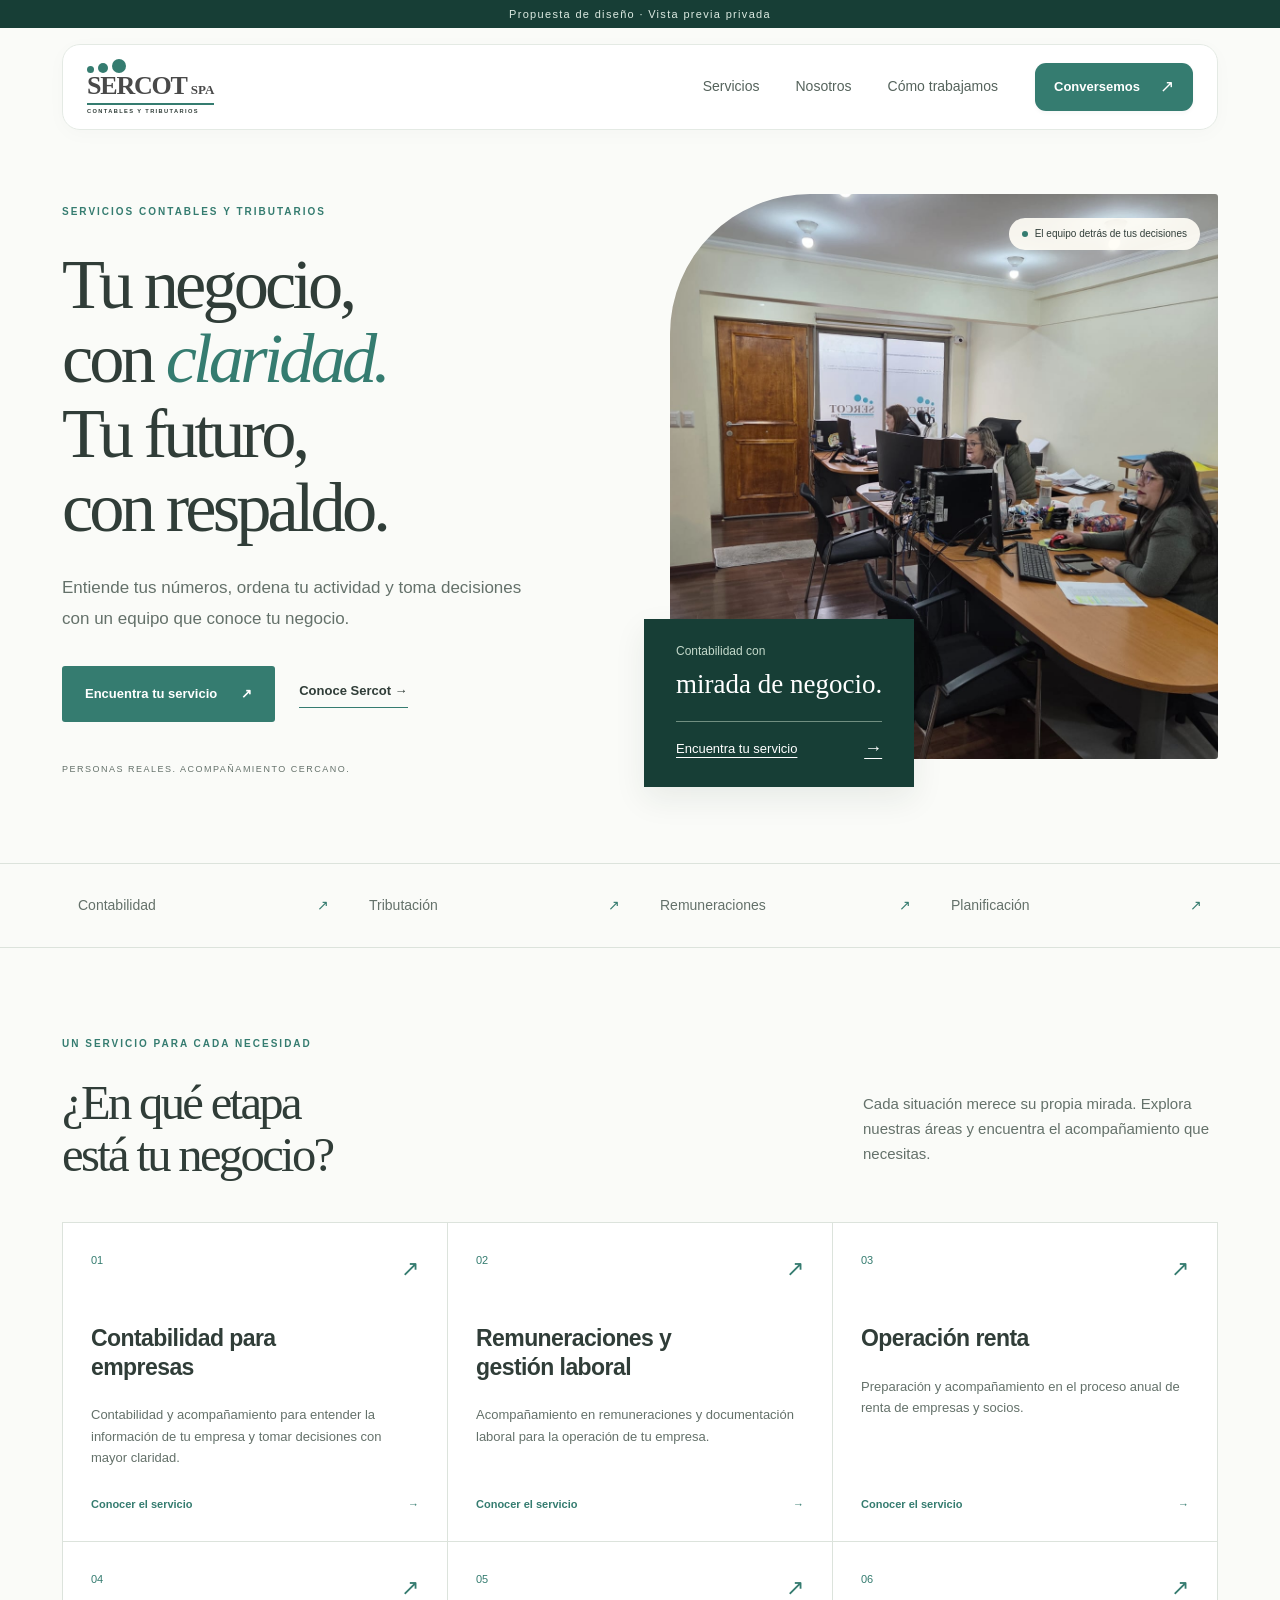
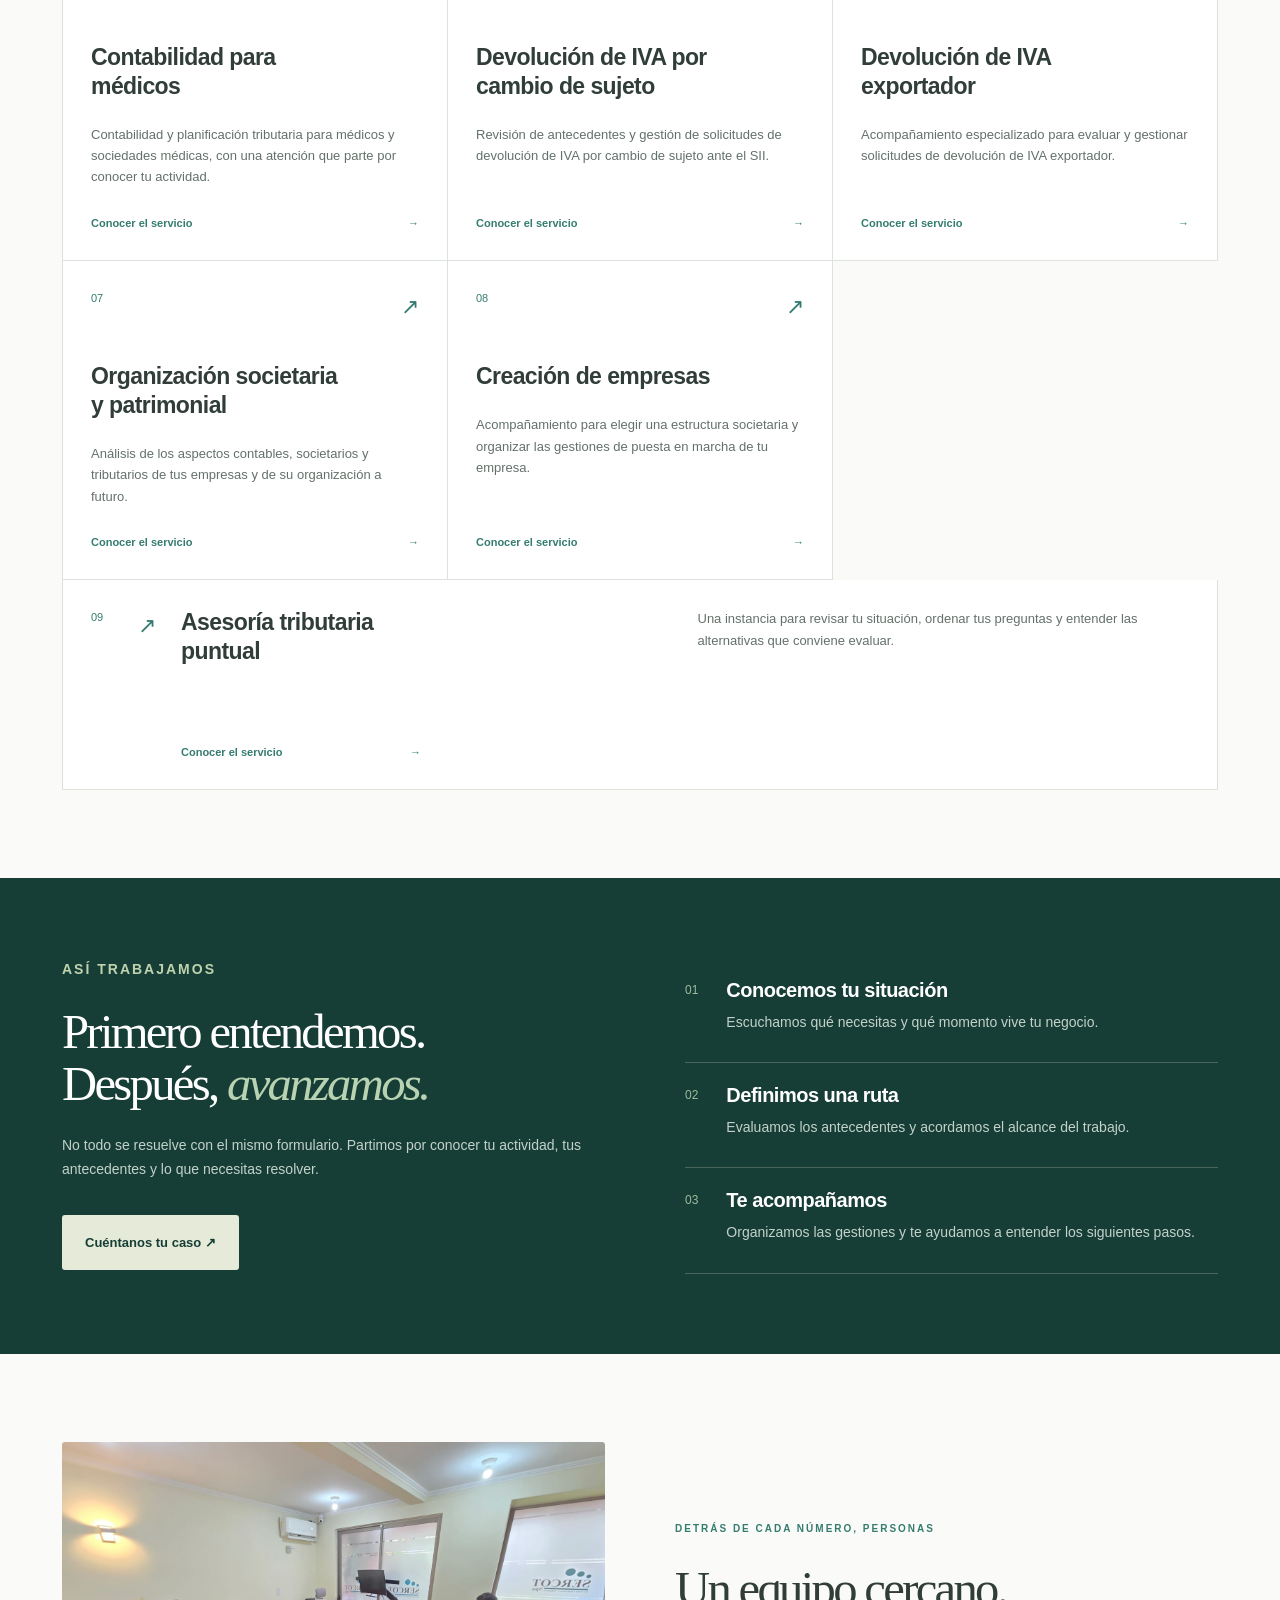
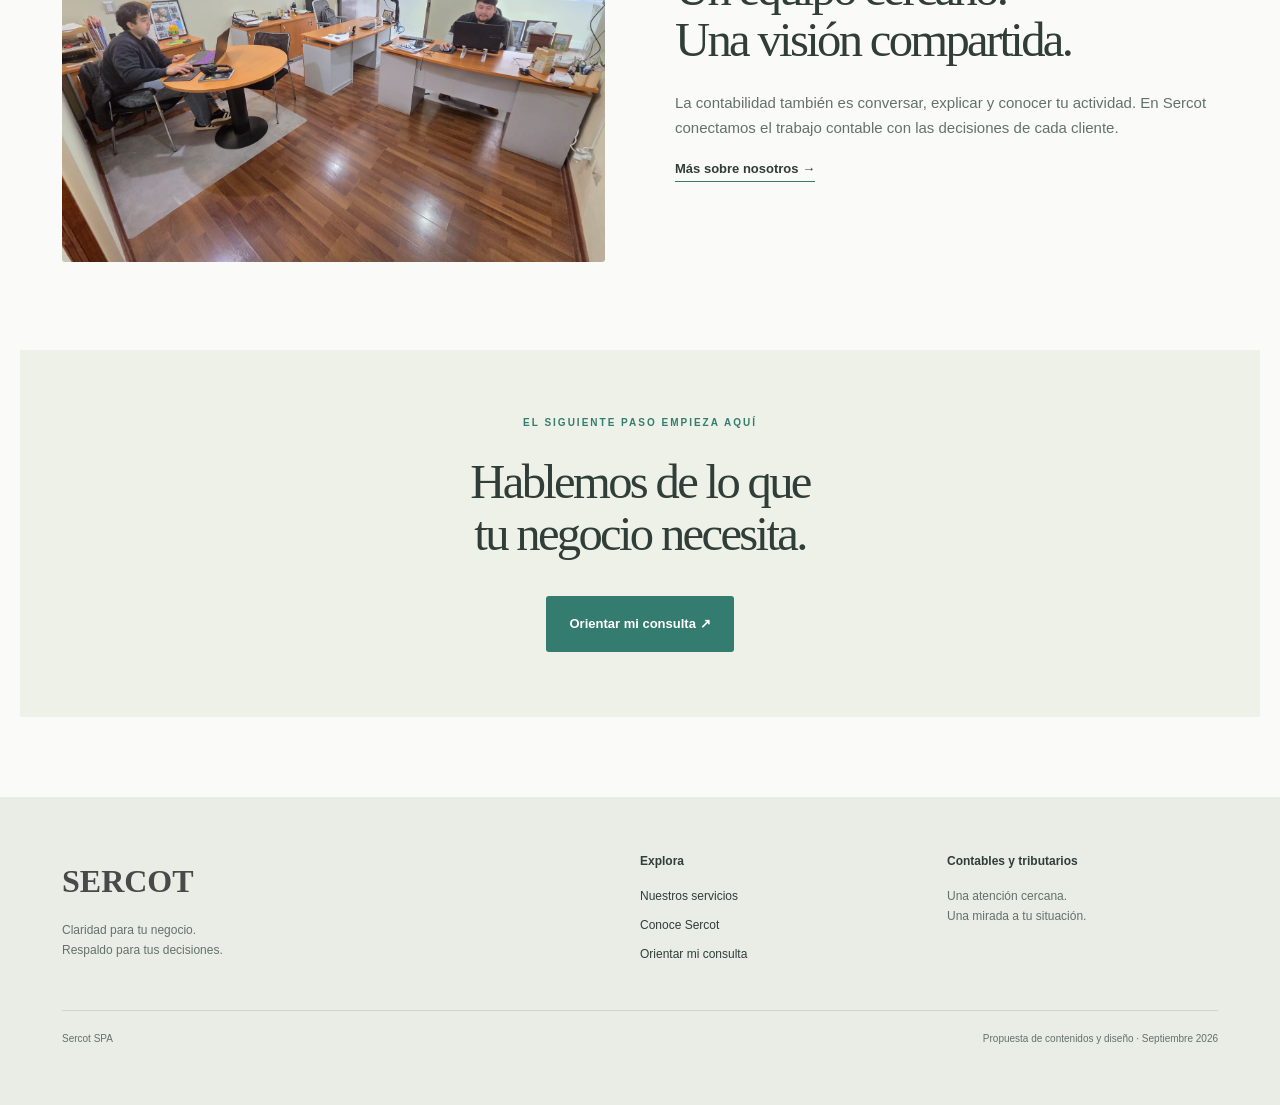
==== web/index.html @ 1aceff40 "Sitio Sercot SPA" ====
<!doctype html><html lang="es-CL"><head><meta charset="utf-8"><meta name="viewport" content="width=device-width,initial-scale=1"><meta name="robots" content="noindex,nofollow"><title>Servicios contables y tributarios | Sercot</title><meta name="description" content="Contabilidad, remuneraciones, renta, planificación societaria y devoluciones de IVA. Conoce los servicios de Sercot."><meta name="theme-color" content="#357c70"><link rel="stylesheet" href="assets/style.css?v=12"><script src="assets/app.js?v=12" defer></script></head><body>
<a class="skip" href="#contenido">Saltar al contenido</a><div class="preview">Propuesta de diseño · Vista previa privada</div>
<header><a class="brand" href="index.html" aria-label="Sercot, inicio"><span class="brand-dots" aria-hidden="true"><i></i><i></i><i></i></span><strong>SERCOT<span>SPA</span></strong><small>CONTABLES Y TRIBUTARIOS</small></a><button class="menu-toggle" aria-expanded="false" aria-controls="navigation">Menú <span>☰</span></button><nav id="navigation" aria-label="Navegación principal"><a href="servicios/index.html">Servicios</a><a href="nosotros.html">Nosotros</a><a href="index.html#como-trabajamos">Cómo trabajamos</a><a class="button small" href="contacto.html">Conversemos <span aria-hidden="true">↗</span></a></nav></header>
<main id="contenido"><section class="hero wrap"><div class="hero-copy"><p class="eyebrow">SERVICIOS CONTABLES Y TRIBUTARIOS</p><h1>Tu negocio,<br>con <em>claridad.</em><br>Tu futuro,<br>con respaldo.</h1><p class="lead">Entiende tus números, ordena tu actividad y toma decisiones con un equipo que conoce tu negocio.</p><div class="actions"><a class="button" href="servicios/index.html">Encuentra tu servicio <span>↗</span></a><a class="text-link" href="nosotros.html">Conoce Sercot →</a></div><p class="hero-foot">PERSONAS REALES. ACOMPAÑAMIENTO CERCANO.</p></div><div class="hero-visual"><img src="assets/oficina.jpeg" alt="Espacio de trabajo del equipo de Sercot" width="1200" height="1600" fetchpriority="high"><div class="image-label"><span class="dot"></span> El equipo detrás de tus decisiones</div><div class="visual-note"><span>Contabilidad con</span><strong>mirada de negocio.</strong><a class="visual-note-link" href="servicios/index.html">Encuentra tu servicio <span aria-hidden="true">→</span></a></div></div></section>
<nav class="value-strip" aria-label="Áreas de servicio"><a href="servicios/index.html#contabilidad">Contabilidad <span aria-hidden="true">↗</span></a><a href="servicios/index.html#tributacion">Tributación <span aria-hidden="true">↗</span></a><a href="servicios/index.html#remuneraciones">Remuneraciones <span aria-hidden="true">↗</span></a><a href="servicios/index.html#planificacion">Planificación <span aria-hidden="true">↗</span></a></nav>
<section class="wrap section" id="servicios"><div class="section-head"><div><p class="eyebrow">UN SERVICIO PARA CADA NECESIDAD</p><h2>¿En qué etapa<br>está tu negocio?</h2></div><p>Cada situación merece su propia mirada. Explora nuestras áreas y encuentra el acompañamiento que necesitas.</p></div><div class="service-grid"><a class="service-card" href="servicios/contabilidad-empresas.html"><span class="card-num">01 <span>↗</span></span><h3>Contabilidad para empresas</h3><p>Contabilidad y acompañamiento para entender la información de tu empresa y tomar decisiones con mayor claridad.</p><span class="card-link">Conocer el servicio <span>→</span></span></a><a class="service-card" href="servicios/remuneraciones.html"><span class="card-num">02 <span>↗</span></span><h3>Remuneraciones y gestión laboral</h3><p>Acompañamiento en remuneraciones y documentación laboral para la operación de tu empresa.</p><span class="card-link">Conocer el servicio <span>→</span></span></a><a class="service-card" href="servicios/operacion-renta.html"><span class="card-num">03 <span>↗</span></span><h3>Operación renta</h3><p>Preparación y acompañamiento en el proceso anual de renta de empresas y socios.</p><span class="card-link">Conocer el servicio <span>→</span></span></a><a class="service-card" href="servicios/contabilidad-medicos.html"><span class="card-num">04 <span>↗</span></span><h3>Contabilidad para médicos</h3><p>Contabilidad y planificación tributaria para médicos y sociedades médicas, con una atención que parte por conocer tu actividad.</p><span class="card-link">Conocer el servicio <span>→</span></span></a><a class="service-card" href="servicios/devolucion-iva-cambio-sujeto.html"><span class="card-num">05 <span>↗</span></span><h3>Devolución de IVA por cambio de sujeto</h3><p>Revisión de antecedentes y gestión de solicitudes de devolución de IVA por cambio de sujeto ante el SII.</p><span class="card-link">Conocer el servicio <span>→</span></span></a><a class="service-card" href="servicios/devolucion-iva-exportador.html"><span class="card-num">06 <span>↗</span></span><h3>Devolución de IVA exportador</h3><p>Acompañamiento especializado para evaluar y gestionar solicitudes de devolución de IVA exportador.</p><span class="card-link">Conocer el servicio <span>→</span></span></a><a class="service-card" href="servicios/organizacion-societaria.html"><span class="card-num">07 <span>↗</span></span><h3>Organización societaria y patrimonial</h3><p>Análisis de los aspectos contables, societarios y tributarios de tus empresas y de su organización a futuro.</p><span class="card-link">Conocer el servicio <span>→</span></span></a><a class="service-card" href="servicios/creacion-empresas.html"><span class="card-num">08 <span>↗</span></span><h3>Creación de empresas</h3><p>Acompañamiento para elegir una estructura societaria y organizar las gestiones de puesta en marcha de tu empresa.</p><span class="card-link">Conocer el servicio <span>→</span></span></a><a class="service-card" href="servicios/asesoria-tributaria.html"><span class="card-num">09 <span>↗</span></span><h3>Asesoría tributaria puntual</h3><p>Una instancia para revisar tu situación, ordenar tus preguntas y entender las alternativas que conviene evaluar.</p><span class="card-link">Conocer el servicio <span>→</span></span></a></div></section>
<section class="approach" id="como-trabajamos"><div class="wrap approach-grid"><div><p class="eyebrow">ASÍ TRABAJAMOS</p><h2>Primero entendemos.<br>Después, <em>avanzamos.</em></h2><p>No todo se resuelve con el mismo formulario. Partimos por conocer tu actividad, tus antecedentes y lo que necesitas resolver.</p><a class="button light" href="contacto.html">Cuéntanos tu caso ↗</a></div><ol class="steps"><li><span>01</span><div><h3>Conocemos tu situación</h3><p>Escuchamos qué necesitas y qué momento vive tu negocio.</p></div></li><li><span>02</span><div><h3>Definimos una ruta</h3><p>Evaluamos los antecedentes y acordamos el alcance del trabajo.</p></div></li><li><span>03</span><div><h3>Te acompañamos</h3><p>Organizamos las gestiones y te ayudamos a entender los siguientes pasos.</p></div></li></ol></div></section>
<section class="wrap section about-teaser"><img src="assets/equipo.jpeg" alt="Oficina y equipo de Sercot trabajando" width="1200" height="900" loading="lazy"><div><p class="eyebrow">DETRÁS DE CADA NÚMERO, PERSONAS</p><h2>Un equipo cercano.<br>Una visión compartida.</h2><p>La contabilidad también es conversar, explicar y conocer tu actividad. En Sercot conectamos el trabajo contable con las decisiones de cada cliente.</p><a class="text-link" href="nosotros.html">Más sobre nosotros →</a></div></section>
<section class="closing wrap"><p class="eyebrow">EL SIGUIENTE PASO EMPIEZA AQUÍ</p><h2>Hablemos de lo que<br>tu negocio necesita.</h2><a class="button" href="contacto.html">Orientar mi consulta ↗</a></section></main><footer><div><span class="footer-brand">SERCOT</span><p>Claridad para tu negocio.<br>Respaldo para tus decisiones.</p></div><div><h2>Explora</h2><a href="servicios/index.html">Nuestros servicios</a><a href="nosotros.html">Conoce Sercot</a><a href="contacto.html">Orientar mi consulta</a></div><div><h2>Contables y tributarios</h2><p>Una atención cercana.<br>Una mirada a tu situación.</p></div><div class="footer-bottom">Sercot SPA <span>Propuesta de contenidos y diseño · Septiembre 2026</span></div></footer></body></html>
---- web/assets/style.css ----
:root{--green:#357c70;--dark:#173e36;--ink:#303d38;--gray:#494949;--cream:#f6f5ef;--line:#dce3dc;--muted:#64716a}*{box-sizing:border-box}html{scroll-behavior:smooth;scroll-padding-top:110px}body{margin:0;background:#fafbf8;color:var(--ink);font-family:Arial,Helvetica,sans-serif;font-size:16px;line-height:1.65}a{color:inherit;text-decoration:none}button,select{font:inherit}button,a,select,summary{touch-action:manipulation}a:focus-visible,button:focus-visible,summary:focus-visible,select:focus-visible{outline:3px solid #b68b3e;outline-offset:5px}img{display:block;max-width:100%;object-fit:cover}h1,h2,h3,p{margin-top:0}h1,h2{font-family:Georgia,'Times New Roman',serif;font-weight:400;letter-spacing:-.055em;line-height:1.06}h1{font-size:clamp(44px,5.5vw,79px);margin-bottom:28px}h2{font-size:clamp(35px,3.8vw,54px);margin-bottom:24px}h3{font-size:23px;letter-spacing:-.025em;line-height:1.25}em{font-weight:400;color:var(--green)}.wrap{max-width:1240px;margin:auto;padding-left:42px;padding-right:42px}.preview{background:var(--dark);color:#dceae2;font-size:11px;text-align:center;padding:5px;letter-spacing:.12em}.skip{position:absolute;top:-100px;left:20px;background:white;padding:16px;z-index:20}.skip:focus{top:10px}header{max-width:1360px;margin:auto;display:flex;align-items:center;justify-content:space-between;gap:24px;padding:24px 52px;border-bottom:1px solid var(--line)}.brand{display:block;position:relative;padding-top:18px;line-height:1}.brand strong{font-family:Georgia,serif;color:var(--gray);font-size:32px;letter-spacing:-1.5px}.brand strong span{font-size:16px;letter-spacing:0;margin-left:5px}.brand small{display:block;font-size:7px;font-weight:bold;letter-spacing:1.7px;margin-top:6px;border-top:3px solid var(--green);padding-top:5px}.brand-dots{position:absolute;top:0;display:flex;gap:5px;align-items:flex-end;height:17px}.brand-dots i{width:9px;height:9px;border-radius:50%;background:var(--green)}.brand-dots i:nth-child(2){width:13px;height:13px}.brand-dots i:nth-child(3){width:17px;height:17px}nav{display:flex;align-items:center;gap:32px;font-size:13px;font-weight:600}header nav>a:not(.button):hover,.text-link:hover{color:var(--green)}.button{display:inline-flex;align-items:center;justify-content:center;gap:24px;background:var(--green);color:white;border:1px solid transparent;border-radius:3px;padding:16px 22px;font-size:13px;font-weight:600;cursor:pointer;transition:background .2s,transform .2s}.button:hover{background:var(--dark);transform:translateY(-1px)}.button.small{padding:12px 18px}.menu-toggle{display:none}.hero{display:grid;grid-template-columns:1fr 1fr;gap:60px;padding-top:64px;padding-bottom:76px;align-items:center}.eyebrow{font-size:10px;font-weight:700;color:var(--green);letter-spacing:2px;margin-bottom:26px}.lead{font-size:17px;line-height:1.8;color:var(--muted);max-width:490px}.actions{display:flex;align-items:center;gap:24px;margin-top:32px}.text-link{font-size:13px;font-weight:700;border-bottom:1px solid var(--green);padding-bottom:5px}.hero-foot{font-size:9px;letter-spacing:1.5px;color:var(--muted);margin:40px 0 0}.hero-visual{position:relative;padding:0 0 28px 0}.hero-visual>img{width:100%;height:565px;border-radius:140px 3px 3px 3px;object-position:50% 50%;filter:saturate(.8)}.image-label{position:absolute;top:24px;right:18px;background:#fffdf6eb;padding:8px 13px;font-size:10px;border-radius:24px;display:flex;align-items:center;gap:7px}.dot{width:6px;height:6px;border-radius:50%;background:var(--green)}.visual-note{position:absolute;bottom:0;left:-26px;background:var(--dark);padding:23px 32px;color:white;box-shadow:0 12px 30px #18352c14;min-width:260px}.visual-note span{display:block;font-size:12px;color:#c4d9cb}.visual-note strong{font-family:Georgia,serif;font-size:27px;font-weight:400}.value-strip{border-top:1px solid var(--line);border-bottom:1px solid var(--line);display:flex;justify-content:space-evenly;gap:20px;padding:22px 30px;font-size:12px;color:var(--muted);letter-spacing:1px}.section{padding-top:88px;padding-bottom:88px}.section-head{display:flex;justify-content:space-between;align-items:end;margin-bottom:40px;gap:50px}.section-head>p{max-width:355px;color:var(--muted);font-size:15px}.section-head h2{margin-bottom:0}.service-grid{display:grid;grid-template-columns:repeat(3,1fr);border-left:1px solid var(--line);border-top:1px solid var(--line)}.service-card{padding:28px;border-right:1px solid var(--line);border-bottom:1px solid var(--line);display:flex;flex-direction:column;min-height:310px;background:#fff;transition:background .2s}.service-card:hover{background:#eef3ed}.card-num{display:flex;justify-content:space-between;color:var(--green);font-size:11px;margin-bottom:37px}.card-num>span{font-size:22px}.service-card h3{max-width:260px;font-size:23px}.service-card p{font-size:13px;color:var(--muted);margin-bottom:26px}.card-link{margin-top:auto;font-size:11px;font-weight:bold;color:var(--green);display:flex;justify-content:space-between}.approach{background:var(--dark);color:#fff;padding:80px 0}.approach-grid{display:grid;grid-template-columns:1fr 1fr;gap:90px}.approach .eyebrow{color:#bed3ad}.approach em{color:#b8d3b2}.approach p{color:#c2d2ca;font-size:14px}.approach .light{background:#e6ebd9;color:var(--dark);margin-top:20px}.steps{list-style:none;padding:0;margin:0}.steps li{display:flex;gap:28px;border-bottom:1px solid #48665b;padding:20px 0}.steps li>span{color:#9dba9d;font-size:12px;padding-top:3px}.steps h3{font-size:20px;margin-bottom:8px}.steps p{margin-bottom:8px}.about-teaser{display:grid;grid-template-columns:1fr 1fr;gap:70px;align-items:center}.about-teaser img{height:420px;width:100%;border-radius:3px}.about-teaser p:not(.eyebrow){color:var(--muted);font-size:15px}.closing{text-align:center;background:#edf1e7;padding-top:65px;padding-bottom:65px;margin-bottom:80px}.closing h2{max-width:700px;margin-left:auto;margin-right:auto}.closing .button{margin-top:12px}footer{background:#e9ede6;padding:58px max(42px,calc((100% - 1156px)/2));display:grid;grid-template-columns:2fr 1fr 1fr;gap:36px}.footer-brand{font-family:Georgia,serif;font-size:32px;color:var(--gray);font-weight:bold}.footer-bottom{grid-column:1/-1;border-top:1px solid #ccd6cd;padding-top:20px;display:flex;justify-content:space-between;font-size:10px;color:var(--muted)}footer h2{font-family:Arial,sans-serif;font-size:12px;letter-spacing:0;font-weight:bold;margin-bottom:20px}footer a{display:block;margin-bottom:9px;font-size:12px}footer p{font-size:12px;color:var(--muted);margin-top:14px}.narrow{max-width:700px;margin-bottom:45px}.service-hero{padding-top:35px;padding-bottom:80px;border-bottom:1px solid var(--line)}.breadcrumb{display:block;font-size:11px;color:var(--muted);margin-bottom:55px}.service-hero h1{max-width:920px}.service-hero .lead{max-width:660px}.service-hero .button{margin-top:20px}.service-details{display:grid;grid-template-columns:1.4fr 1fr;gap:90px;padding-top:75px}.checklist{list-style:none;padding:0}.checklist li{padding:17px 0;border-bottom:1px solid var(--line);font-size:15px;display:flex;gap:20px}.checklist span{color:var(--green)}aside{background:#edf1e7;padding:36px;align-self:start}aside p{font-size:14px;color:var(--muted)}aside h3{font-family:Georgia,serif;font-size:29px;font-weight:400}.aside-note{border-top:1px solid #cbd7c9;padding-top:20px;font-size:12px}.faq{max-width:950px}details{border-top:1px solid var(--line);border-bottom:1px solid var(--line);padding:22px 0}summary{cursor:pointer;font-weight:600;padding-right:20px}details p{margin:20px 0 0;color:var(--muted)}.related{padding-top:0}.related-grid{display:grid;grid-template-columns:1fr 1fr;gap:22px}.related-grid a{border:1px solid var(--line);padding:28px}.related-grid span{color:var(--green);font-size:13px}.about-wide{width:100%;height:530px;object-position:50% 40%;margin-top:50px}.about-columns{display:grid;grid-template-columns:1fr 1fr;gap:60px;padding-top:0}.about-columns p{color:var(--muted)}.contact-grid{display:grid;grid-template-columns:1fr 1fr;gap:70px;align-items:start;min-height:660px}.contact-note{border-left:2px solid var(--green);padding-left:20px;margin-top:35px;max-width:450px}.contact-note strong{font-size:12px}.contact-note p{font-size:12px;color:var(--muted)}.guide{background:white;border:1px solid var(--line);padding:38px}.guide-label{font-size:10px;color:var(--green);letter-spacing:1.5px}.guide h2{font-size:35px;margin-top:25px}.guide label{display:block;font-size:12px;font-weight:600;margin-bottom:8px}.guide select{width:100%;padding:14px 10px;background:#fafbf8;border:1px solid #b6c9be;border-radius:3px;font-size:13px;min-height:48px}.guide button{width:100%;margin-top:18px}.guide-foot{font-size:11px;color:var(--muted);margin-top:20px;margin-bottom:0}#guide-result:not(:empty){padding:20px;background:#edf1e7;margin-top:24px;font-size:14px}#guide-result a{display:block;text-decoration:underline;color:var(--green);margin-top:12px}#guide-result p{margin-bottom:0}#guide-result h3{font-size:19px}
@media(min-width:1100px){.service-grid>.service-card:last-child{grid-column:span 3;min-height:210px;display:grid;grid-template-columns:65px 1fr 1fr;gap:25px;align-items:start}.service-card:last-child .card-link{grid-column:2/4;max-width:240px;width:100%}}
@media(max-width:900px){header{padding:22px 28px}nav{gap:17px}.wrap{padding-left:28px;padding-right:28px}.hero{gap:32px}.hero-visual>img{height:490px}.actions{flex-wrap:wrap}.service-grid{grid-template-columns:repeat(2,1fr)}.approach-grid{gap:45px}.about-teaser{gap:40px}.contact-grid{gap:35px}.service-details{gap:40px}.visual-note{left:-10px;min-width:230px}}
@media(max-width:650px){html{scroll-padding-top:20px}header{position:relative;padding:18px 22px}.preview{font-size:9px}.brand strong{font-size:28px}.brand small{font-size:6px}.menu-toggle{display:flex;gap:12px;align-items:center;background:transparent;border:1px solid var(--line);padding:10px 13px;font-size:12px}nav{display:none;position:absolute;top:100%;left:0;right:0;z-index:10;background:#fafbf8;padding:24px;border-bottom:1px solid var(--line);box-shadow:0 15px 20px #173e3610}nav.open{display:flex;flex-direction:column;align-items:stretch;gap:20px}.wrap{padding-left:23px;padding-right:23px}.hero{grid-template-columns:1fr;padding-top:42px;padding-bottom:45px;gap:32px}.hero h1{font-size:57px}.eyebrow{font-size:9px;letter-spacing:1.6px;margin-bottom:22px}.lead{font-size:15px}.hero-foot{margin-top:25px}.hero-visual{padding-bottom:24px}.hero-visual>img{height:390px;border-radius:95px 3px 3px 3px;object-position:50% 45%}.visual-note{left:12px;padding:17px 23px}.visual-note strong{font-size:25px}.image-label{right:10px;top:15px;font-size:9px}.value-strip{display:grid;grid-template-columns:1fr 1fr;text-align:center;gap:13px;font-size:10px}.section{padding-top:56px;padding-bottom:56px}.section-head{display:block;margin-bottom:30px}.section-head>p{margin-top:24px}.service-grid{grid-template-columns:1fr}.service-card{min-height:260px;padding:24px}.card-num{margin-bottom:23px}.service-card h3{max-width:none}.approach{padding:55px 0}.approach-grid,.about-teaser,.service-details,.about-columns,.contact-grid{grid-template-columns:1fr;gap:36px}.about-teaser img{height:310px}.closing{margin:0 16px 55px;padding:43px 22px}footer{padding:40px 23px;grid-template-columns:1fr 1fr;gap:30px}footer>div:first-child{grid-column:1/-1}.footer-bottom{display:block}.footer-bottom span{display:block;margin-top:10px}.service-hero{padding-top:25px;padding-bottom:45px}.breadcrumb{margin-bottom:34px;font-size:10px}.service-hero h1{font-size:46px}.service-details{padding-top:45px}.related-grid{grid-template-columns:1fr}.about-wide{height:330px;margin-top:30px}.about-columns{padding-top:0}.contact-grid h1{font-size:49px}.guide{padding:25px}.guide h2{font-size:32px}.contact-grid{padding-bottom:60px}.actions{gap:20px}.button{padding:15px 18px}.related{padding-top:0}}
@media(prefers-reduced-motion:reduce){html{scroll-behavior:auto}*{transition:none!important}}

/* Compact navigation proposal: shared across the site. */
header{position:sticky;top:12px;z-index:15;max-width:1156px;min-height:84px;margin:16px auto 0;padding:14px 24px;gap:28px;background:rgba(255,255,255,.94);backdrop-filter:blur(16px);border:1px solid #e4eae4;border-radius:18px;box-shadow:0 4px 20px #173e3606;font-family:'Segoe UI',Arial,sans-serif}
header .brand{flex-shrink:0;padding-top:14px}
header .brand strong{font-size:26px;letter-spacing:-1.2px}
header .brand strong span{font-size:13px;margin-left:4px}
header .brand small{font-size:5.7px;letter-spacing:1.38px;margin-top:4px;border-top-width:2px;padding-top:4px}
header .brand-dots{height:14px;gap:4px}
header .brand-dots i{width:7px;height:7px}
header .brand-dots i:nth-child(2){width:10px;height:10px}
header .brand-dots i:nth-child(3){width:14px;height:14px}
header nav{gap:6px;font-size:14px;font-weight:500;line-height:1.4}
header nav>a:not(.button){padding:12px 15px;border-radius:10px;color:#55635c;transition:background .18s,color .18s}
header nav>a:not(.button):hover,header nav>a[aria-current="page"]{background:#f0f5ef;color:#245d52}
header nav .button.small{min-height:44px;padding:11px 18px;margin-left:16px;border-radius:11px;font-size:13px;font-weight:600;gap:20px;box-shadow:0 2px 4px #173e360a}
header nav .button span{font-size:17px;font-weight:400}
@media(max-width:1200px){header{margin-left:28px;margin-right:28px}}
@media(max-width:850px){header{padding:13px 18px;gap:16px}header nav{gap:0;font-size:12px}header nav>a:not(.button){padding:12px 10px}header nav .button.small{margin-left:8px;padding:11px 13px;gap:12px}}
@media(max-width:700px){header{top:8px;min-height:74px;margin:10px 14px 0;padding:11px 15px;border-radius:15px;gap:14px}header .menu-toggle{display:flex;align-items:center;gap:12px;min-height:44px;border:1px solid #e1e8df;border-radius:10px;padding:9px 13px;background:#f7f9f4;color:var(--dark);font-size:12px}header nav{display:none;position:absolute;top:calc(100% + 8px);left:0;right:0;padding:12px;background:#fff;border:1px solid #e4eae4;border-radius:15px;box-shadow:0 12px 28px #173e3612;font-size:14px}header nav.open{display:flex;flex-direction:column;align-items:stretch;gap:4px}header nav>a:not(.button){padding:14px}header nav .button.small{margin:6px 0 0;padding:13px 16px}.hero{padding-top:40px}}
/* Consultation journey: preserve the selected service and move forward. */
[hidden]{display:none!important}.journey-steps{font-size:11px;color:var(--green);letter-spacing:.2px;padding-bottom:16px;border-bottom:1px solid var(--line);margin-bottom:22px}.guide #guide-result:not(:empty){background:transparent;padding:0;margin-top:22px}.chosen-service{padding:18px;background:#edf1e7;border-radius:10px;margin-bottom:26px}.chosen-service small,.consultation-summary small{display:block;font-size:9px;letter-spacing:1.2px;color:var(--green);margin-bottom:6px}.chosen-service strong{display:block;font-size:16px;line-height:1.4}.guide button.secondary-action{display:block;background:transparent;border:0;padding:5px 0;color:var(--green);width:auto;font-size:12px;text-decoration:underline;cursor:pointer;margin-top:12px}.guide .field-help{font-size:13px;color:var(--muted);margin-bottom:12px;line-height:1.6}.guide textarea{display:block;width:100%;resize:vertical;min-height:150px;border:1px solid #b6c9be;border-radius:8px;background:#fafbf8;padding:14px;font:inherit;font-size:14px;line-height:1.6;color:var(--ink)}.guide textarea:focus-visible{outline:3px solid #b68b3e;outline-offset:3px}.consultation-summary{padding:22px;border:1px solid var(--line);border-radius:10px}.consultation-summary p{white-space:pre-wrap;overflow-wrap:anywhere}.guide .delivery-note{font-size:12px;margin-top:20px;color:var(--muted)}.copy-status{font-size:12px;color:var(--green);margin-top:12px}
.guide input{display:block;width:100%;min-height:48px;border:1px solid #b6c9be;border-radius:8px;background:#fafbf8;padding:12px 14px;font:inherit;font-size:15px;color:var(--ink);margin-bottom:22px}.guide input:focus-visible{outline:3px solid #b68b3e;outline-offset:3px}.chosen-service p{font-size:13px;white-space:pre-wrap;overflow-wrap:anywhere;margin-top:12px}.journey-steps{line-height:1.8}
.guide .welcome-copy{font-size:15px;line-height:1.75;color:var(--muted);margin-bottom:26px}.situation-options{border:0;padding:0;margin:0 0 20px;min-width:0}.situation-options legend{font-weight:600;font-size:15px;margin-bottom:14px}.guide .situation-option{display:flex;align-items:center;gap:12px;border:1px solid #d6e1d7;border-radius:12px;padding:15px;margin-bottom:10px;cursor:pointer;font-weight:500;font-size:14px;transition:background .2s,border-color .2s;background:#fff}.guide .situation-option:hover{background:#f5f8f0;border-color:var(--green)}.guide .situation-option:has(input:checked){background:#edf4e9;border-color:var(--green);box-shadow:inset 0 0 0 1px var(--green)}.guide .situation-option input{width:17px;height:17px;min-height:0;padding:0;margin:0;flex-shrink:0;accent-color:var(--green)}.option-arrow{margin-left:auto;color:var(--green)}.situation-guidance:empty{display:none}.situation-guidance{border-left:3px solid var(--green);padding:12px 16px;background:#f3f6ee;font-size:13px;line-height:1.7;margin-bottom:25px}.guide:has(.welcome-copy) h2{font-size:32px;line-height:1.15;letter-spacing:-.035em}.guide:has(.welcome-copy) .chosen-service{padding:12px 16px}.guide:has(.welcome-copy) .chosen-service strong{font-size:13px}.guide:has(.welcome-copy) .field-help{display:none}.guide:has(.welcome-copy) textarea{min-height:100px}.guide:has(.welcome-copy) .guide-label{display:none}@media(max-width:650px){.guide:has(.welcome-copy) h2{font-size:29px}.guide .situation-option{padding:14px 12px;font-size:13px}}
.guide h2{scroll-margin-top:120px}
/* Explicit category navigation and hero action */
nav.value-strip{position:static;display:grid;grid-template-columns:repeat(4,1fr);gap:8px;padding:14px max(24px,calc((100% - 1156px)/2));background:transparent;box-shadow:none;font-size:14px;letter-spacing:0;font-weight:500}
.value-strip a{display:flex;align-items:center;justify-content:space-between;gap:12px;padding:16px;border-radius:10px;transition:background .2s,color .2s}
.value-strip a:hover,.value-strip a:focus-visible{background:#e8f0e9;color:var(--dark)}
.value-strip a span{color:var(--green)}
.visual-note-link{display:flex;justify-content:space-between;align-items:center;gap:24px;margin-top:15px;padding-top:12px;border-top:1px solid #718f81;font-size:13px;text-decoration:underline;text-underline-offset:4px}
.visual-note-link:hover{color:#d8edc9}.visual-note-link span{font-size:18px;color:inherit}
nav.category-links{position:static;display:flex;flex-wrap:wrap;gap:12px;background:transparent;box-shadow:none;padding:0;border:0}
.category-links a{padding:10px 17px;border:1px solid var(--line);border-radius:24px;font-size:14px}.category-links a:hover{background:#e8f0e9}
.category-section{padding-bottom:64px;scroll-margin-top:120px}
@media(max-width:650px){nav.value-strip{grid-template-columns:1fr 1fr;padding:12px 16px;gap:4px;font-size:13px}.value-strip a{padding:13px 10px}.category-section{scroll-margin-top:30px}.category-links a{font-size:13px}}
.category-section[hidden]{display:none}
.category-links a[aria-current="true"]{background:var(--green);border-color:var(--green);color:white}
.category-links{scroll-margin-top:120px}

.need-options{display:grid;gap:12px}.need-options button{text-align:left;display:flex;justify-content:space-between;align-items:center;width:100%;margin:0;padding:18px;border:1px solid #cbd9cf;border-radius:12px;background:#fafbf8;color:#173e36;font:inherit;cursor:pointer}.need-options button:hover{background:#e8f0e9}.need-options small{display:block;font-size:12px;color:#64716a;margin-top:4px}.compare-link{display:block;margin-top:22px;text-decoration:underline;font-size:13px}

/* Keep the first service choices visible on arrival. */
.catalog-intro{padding-top:28px;padding-bottom:24px}.catalog-intro .eyebrow{margin-bottom:12px}.catalog-intro h1{font-size:clamp(30px,3vw,42px);line-height:1.12;margin-bottom:12px}.catalog-intro h1 br{display:none}.catalog-intro h1 em:before{content:" "}.catalog-intro .lead{font-size:15px;line-height:1.5;margin-bottom:18px;max-width:760px}.category-section h2{font-size:30px;margin-bottom:16px}.category-section .service-card{min-height:245px;padding:22px}.category-section .card-num{margin-bottom:16px}@media(max-width:650px){.catalog-intro{padding-top:24px;padding-bottom:20px}.catalog-intro h1{font-size:30px}.category-section .service-card{min-height:220px}}

.category-section .service-grid{grid-template-columns:repeat(2,minmax(0,1fr))}.category-section .service-grid>.service-card:last-child{grid-column:auto;display:flex;min-height:245px;gap:0}.category-section .service-card:last-child .card-link{max-width:none;width:auto}@media(max-width:650px){.category-section .service-grid{grid-template-columns:1fr}}

/* Preserve contrast in every category interaction state. */
nav.category-links>a[aria-current="true"],nav.category-links>a[aria-current="true"]:hover,nav.category-links>a[aria-current="true"]:focus-visible{color:#fff;background:#357c70;border-color:#357c70}
nav.category-links>a[aria-current="true"]:hover{background:#245d52;border-color:#245d52}
nav.category-links>a:not([aria-current="true"]):hover{color:#173e36;background:#e8f0e9}

/* Reserve the catalog area so shorter categories do not pull the page upward. */
.category-section{min-height:660px}.category-section .service-grid{grid-auto-rows:minmax(265px,auto)}
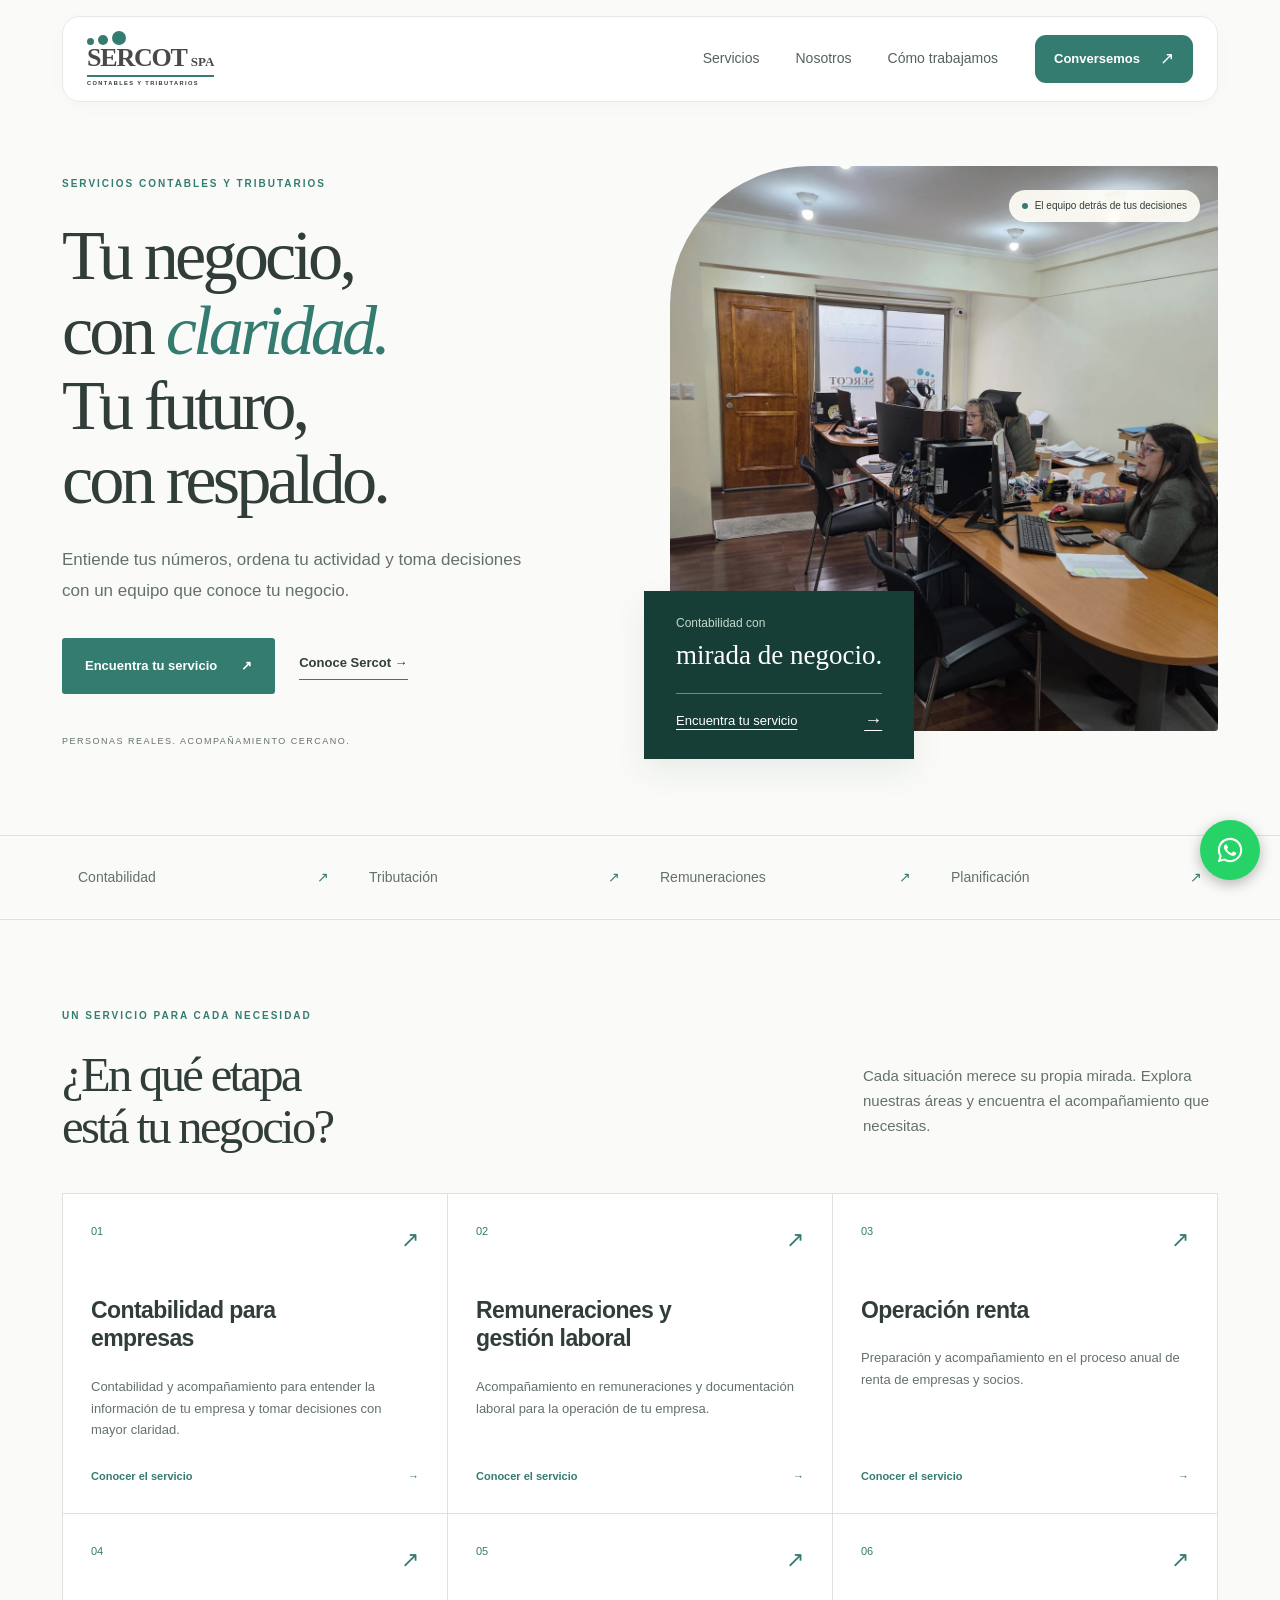
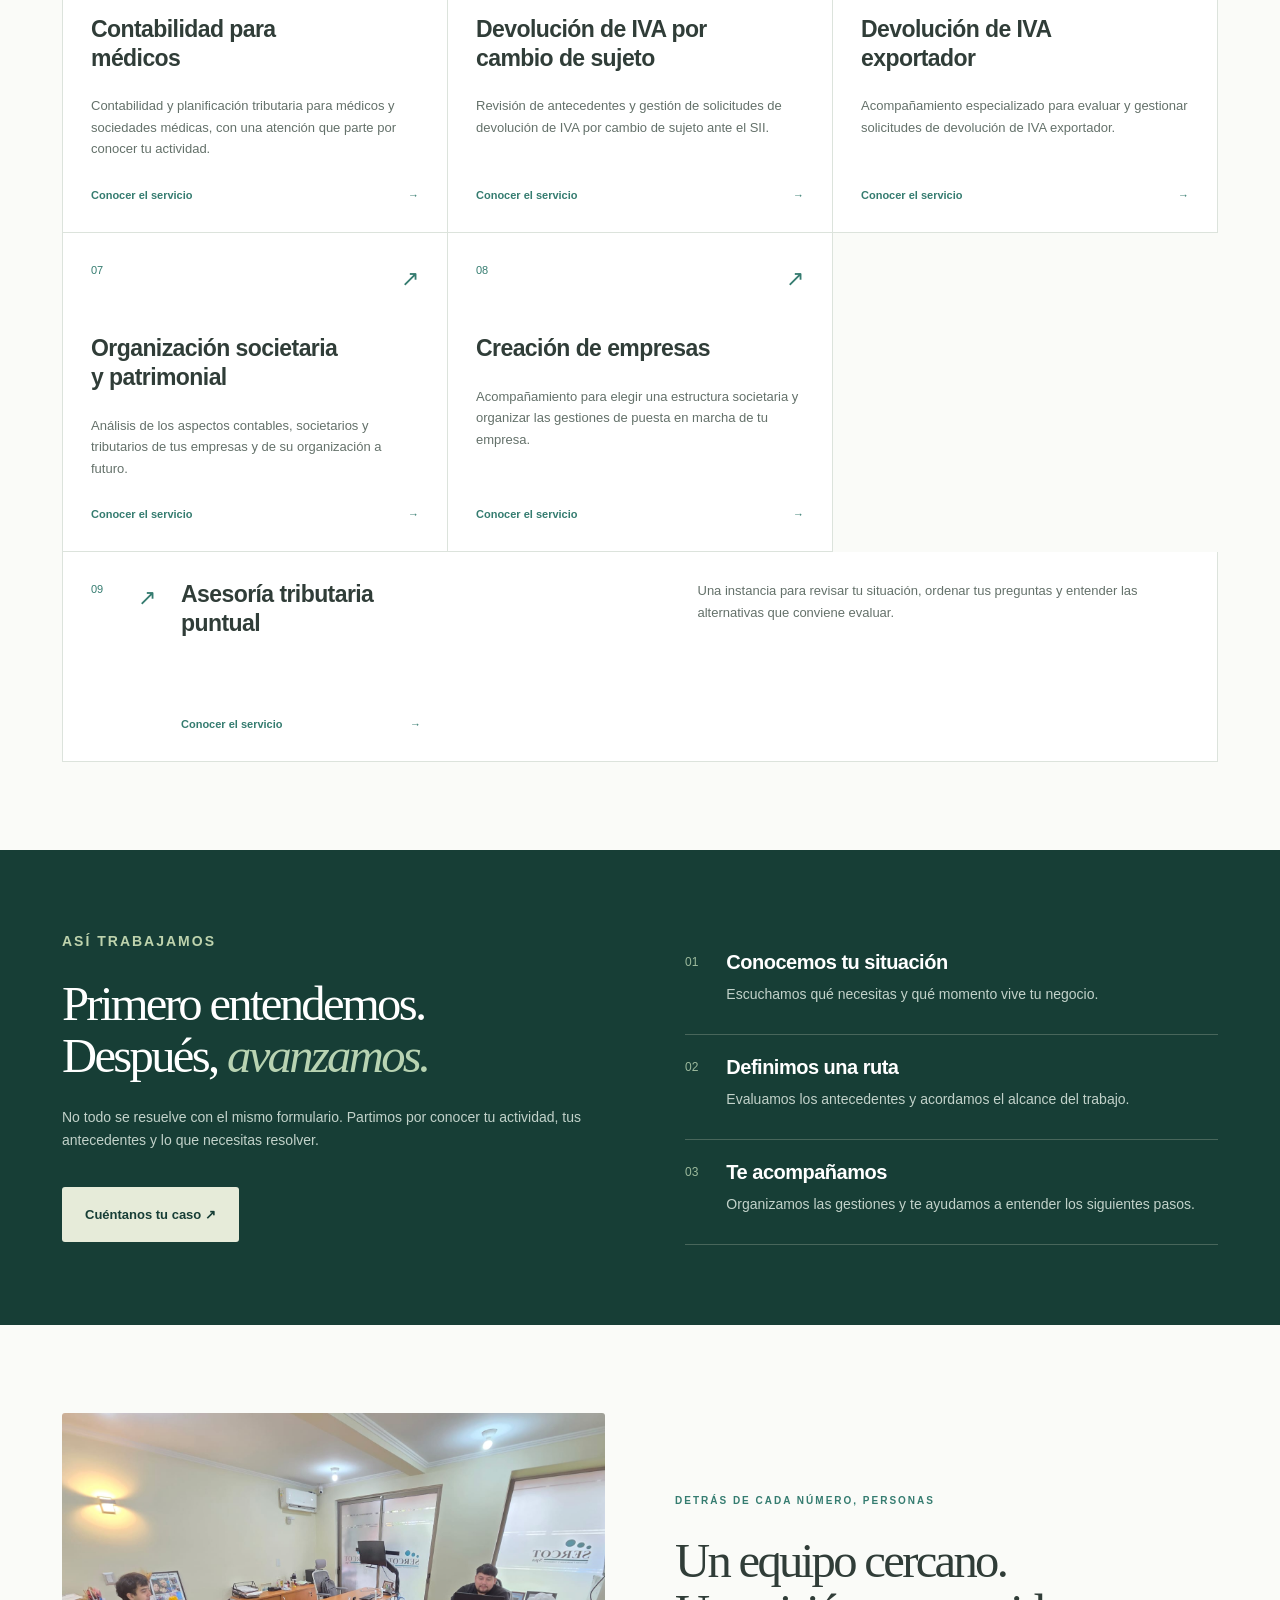
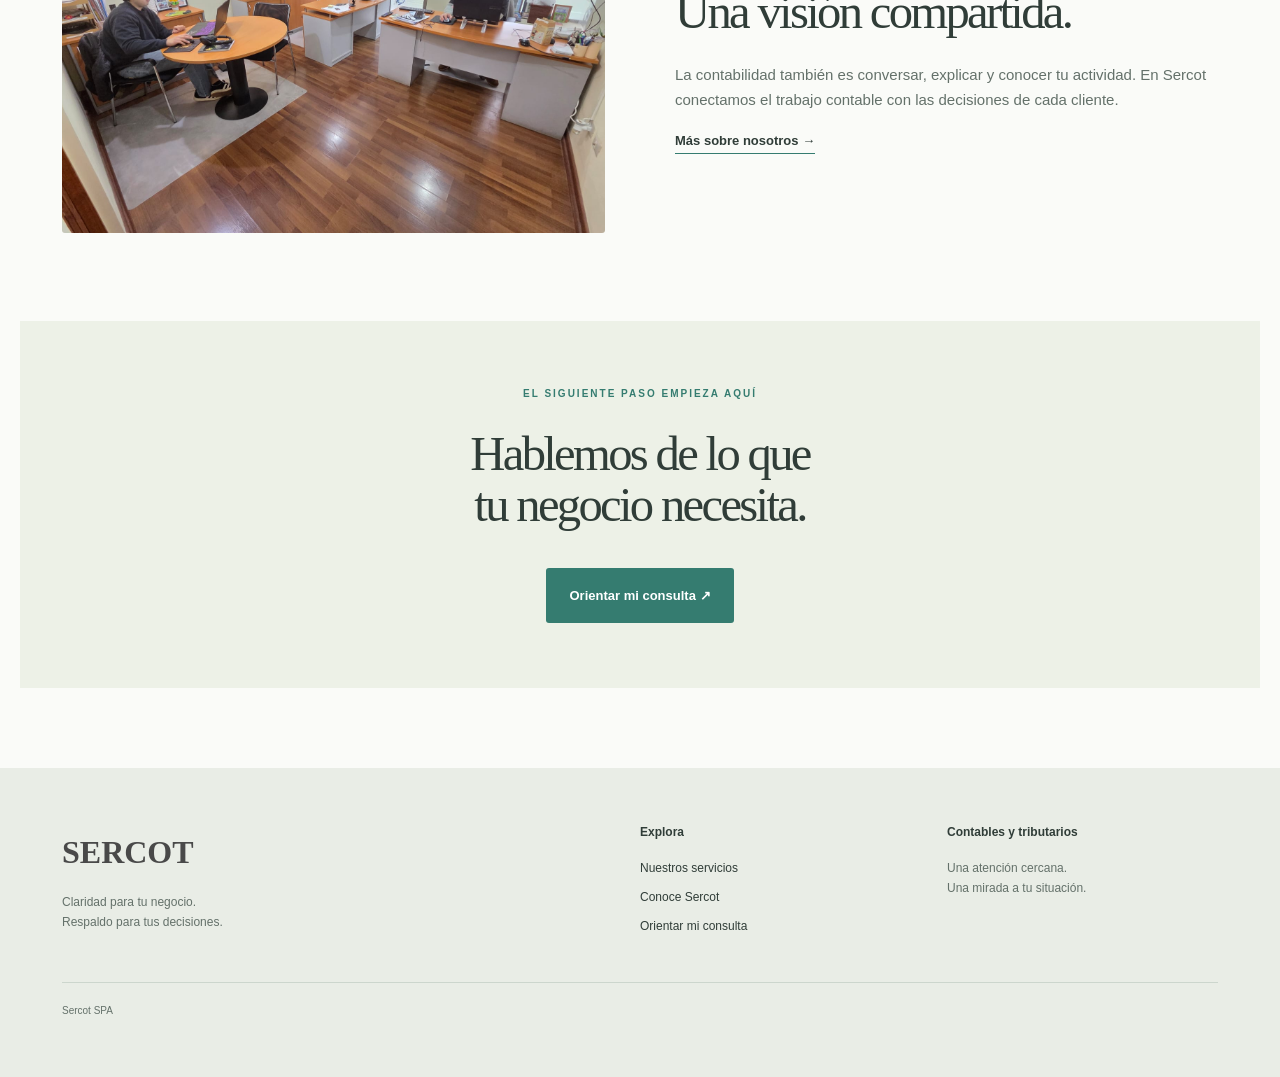
==== commit fb7c4073: "Versión final: sin noindex, WhatsApp, sitemap y robots Co-Authored-By: Claude Sonnet 5.5 <noreply@an" ====
--- a/web/index.html
+++ b/web/index.html
@@ -1,9 +1,9 @@
-<!doctype html><html lang="es-CL"><head><meta charset="utf-8"><meta name="viewport" content="width=device-width,initial-scale=1"><meta name="robots" content="noindex,nofollow"><title>Servicios contables y tributarios | Sercot</title><meta name="description" content="Contabilidad, remuneraciones, renta, planificación societaria y devoluciones de IVA. Conoce los servicios de Sercot."><meta name="theme-color" content="#357c70"><link rel="stylesheet" href="assets/style.css?v=12"><script src="assets/app.js?v=12" defer></script></head><body>
-<a class="skip" href="#contenido">Saltar al contenido</a><div class="preview">Propuesta de diseño · Vista previa privada</div>
+<!doctype html><html lang="es-CL"><head><meta charset="utf-8"><meta name="viewport" content="width=device-width,initial-scale=1"><meta name="robots" content="index,follow"><link rel="canonical" href="https://sercot.cl/"><title>Servicios contables y tributarios | Sercot</title><meta name="description" content="Contabilidad, remuneraciones, renta, planificación societaria y devoluciones de IVA. Conoce los servicios de Sercot."><meta name="theme-color" content="#357c70"><link rel="stylesheet" href="assets/style.css?v=15"><script src="assets/app.js?v=13" defer></script></head><body>
+<a class="skip" href="#contenido">Saltar al contenido</a>
 <header><a class="brand" href="index.html" aria-label="Sercot, inicio"><span class="brand-dots" aria-hidden="true"><i></i><i></i><i></i></span><strong>SERCOT<span>SPA</span></strong><small>CONTABLES Y TRIBUTARIOS</small></a><button class="menu-toggle" aria-expanded="false" aria-controls="navigation">Menú <span>☰</span></button><nav id="navigation" aria-label="Navegación principal"><a href="servicios/index.html">Servicios</a><a href="nosotros.html">Nosotros</a><a href="index.html#como-trabajamos">Cómo trabajamos</a><a class="button small" href="contacto.html">Conversemos <span aria-hidden="true">↗</span></a></nav></header>
 <main id="contenido"><section class="hero wrap"><div class="hero-copy"><p class="eyebrow">SERVICIOS CONTABLES Y TRIBUTARIOS</p><h1>Tu negocio,<br>con <em>claridad.</em><br>Tu futuro,<br>con respaldo.</h1><p class="lead">Entiende tus números, ordena tu actividad y toma decisiones con un equipo que conoce tu negocio.</p><div class="actions"><a class="button" href="servicios/index.html">Encuentra tu servicio <span>↗</span></a><a class="text-link" href="nosotros.html">Conoce Sercot →</a></div><p class="hero-foot">PERSONAS REALES. ACOMPAÑAMIENTO CERCANO.</p></div><div class="hero-visual"><img src="assets/oficina.jpeg" alt="Espacio de trabajo del equipo de Sercot" width="1200" height="1600" fetchpriority="high"><div class="image-label"><span class="dot"></span> El equipo detrás de tus decisiones</div><div class="visual-note"><span>Contabilidad con</span><strong>mirada de negocio.</strong><a class="visual-note-link" href="servicios/index.html">Encuentra tu servicio <span aria-hidden="true">→</span></a></div></div></section>
 <nav class="value-strip" aria-label="Áreas de servicio"><a href="servicios/index.html#contabilidad">Contabilidad <span aria-hidden="true">↗</span></a><a href="servicios/index.html#tributacion">Tributación <span aria-hidden="true">↗</span></a><a href="servicios/index.html#remuneraciones">Remuneraciones <span aria-hidden="true">↗</span></a><a href="servicios/index.html#planificacion">Planificación <span aria-hidden="true">↗</span></a></nav>
 <section class="wrap section" id="servicios"><div class="section-head"><div><p class="eyebrow">UN SERVICIO PARA CADA NECESIDAD</p><h2>¿En qué etapa<br>está tu negocio?</h2></div><p>Cada situación merece su propia mirada. Explora nuestras áreas y encuentra el acompañamiento que necesitas.</p></div><div class="service-grid"><a class="service-card" href="servicios/contabilidad-empresas.html"><span class="card-num">01 <span>↗</span></span><h3>Contabilidad para empresas</h3><p>Contabilidad y acompañamiento para entender la información de tu empresa y tomar decisiones con mayor claridad.</p><span class="card-link">Conocer el servicio <span>→</span></span></a><a class="service-card" href="servicios/remuneraciones.html"><span class="card-num">02 <span>↗</span></span><h3>Remuneraciones y gestión laboral</h3><p>Acompañamiento en remuneraciones y documentación laboral para la operación de tu empresa.</p><span class="card-link">Conocer el servicio <span>→</span></span></a><a class="service-card" href="servicios/operacion-renta.html"><span class="card-num">03 <span>↗</span></span><h3>Operación renta</h3><p>Preparación y acompañamiento en el proceso anual de renta de empresas y socios.</p><span class="card-link">Conocer el servicio <span>→</span></span></a><a class="service-card" href="servicios/contabilidad-medicos.html"><span class="card-num">04 <span>↗</span></span><h3>Contabilidad para médicos</h3><p>Contabilidad y planificación tributaria para médicos y sociedades médicas, con una atención que parte por conocer tu actividad.</p><span class="card-link">Conocer el servicio <span>→</span></span></a><a class="service-card" href="servicios/devolucion-iva-cambio-sujeto.html"><span class="card-num">05 <span>↗</span></span><h3>Devolución de IVA por cambio de sujeto</h3><p>Revisión de antecedentes y gestión de solicitudes de devolución de IVA por cambio de sujeto ante el SII.</p><span class="card-link">Conocer el servicio <span>→</span></span></a><a class="service-card" href="servicios/devolucion-iva-exportador.html"><span class="card-num">06 <span>↗</span></span><h3>Devolución de IVA exportador</h3><p>Acompañamiento especializado para evaluar y gestionar solicitudes de devolución de IVA exportador.</p><span class="card-link">Conocer el servicio <span>→</span></span></a><a class="service-card" href="servicios/organizacion-societaria.html"><span class="card-num">07 <span>↗</span></span><h3>Organización societaria y patrimonial</h3><p>Análisis de los aspectos contables, societarios y tributarios de tus empresas y de su organización a futuro.</p><span class="card-link">Conocer el servicio <span>→</span></span></a><a class="service-card" href="servicios/creacion-empresas.html"><span class="card-num">08 <span>↗</span></span><h3>Creación de empresas</h3><p>Acompañamiento para elegir una estructura societaria y organizar las gestiones de puesta en marcha de tu empresa.</p><span class="card-link">Conocer el servicio <span>→</span></span></a><a class="service-card" href="servicios/asesoria-tributaria.html"><span class="card-num">09 <span>↗</span></span><h3>Asesoría tributaria puntual</h3><p>Una instancia para revisar tu situación, ordenar tus preguntas y entender las alternativas que conviene evaluar.</p><span class="card-link">Conocer el servicio <span>→</span></span></a></div></section>
 <section class="approach" id="como-trabajamos"><div class="wrap approach-grid"><div><p class="eyebrow">ASÍ TRABAJAMOS</p><h2>Primero entendemos.<br>Después, <em>avanzamos.</em></h2><p>No todo se resuelve con el mismo formulario. Partimos por conocer tu actividad, tus antecedentes y lo que necesitas resolver.</p><a class="button light" href="contacto.html">Cuéntanos tu caso ↗</a></div><ol class="steps"><li><span>01</span><div><h3>Conocemos tu situación</h3><p>Escuchamos qué necesitas y qué momento vive tu negocio.</p></div></li><li><span>02</span><div><h3>Definimos una ruta</h3><p>Evaluamos los antecedentes y acordamos el alcance del trabajo.</p></div></li><li><span>03</span><div><h3>Te acompañamos</h3><p>Organizamos las gestiones y te ayudamos a entender los siguientes pasos.</p></div></li></ol></div></section>
 <section class="wrap section about-teaser"><img src="assets/equipo.jpeg" alt="Oficina y equipo de Sercot trabajando" width="1200" height="900" loading="lazy"><div><p class="eyebrow">DETRÁS DE CADA NÚMERO, PERSONAS</p><h2>Un equipo cercano.<br>Una visión compartida.</h2><p>La contabilidad también es conversar, explicar y conocer tu actividad. En Sercot conectamos el trabajo contable con las decisiones de cada cliente.</p><a class="text-link" href="nosotros.html">Más sobre nosotros →</a></div></section>
-<section class="closing wrap"><p class="eyebrow">EL SIGUIENTE PASO EMPIEZA AQUÍ</p><h2>Hablemos de lo que<br>tu negocio necesita.</h2><a class="button" href="contacto.html">Orientar mi consulta ↗</a></section></main><footer><div><span class="footer-brand">SERCOT</span><p>Claridad para tu negocio.<br>Respaldo para tus decisiones.</p></div><div><h2>Explora</h2><a href="servicios/index.html">Nuestros servicios</a><a href="nosotros.html">Conoce Sercot</a><a href="contacto.html">Orientar mi consulta</a></div><div><h2>Contables y tributarios</h2><p>Una atención cercana.<br>Una mirada a tu situación.</p></div><div class="footer-bottom">Sercot SPA <span>Propuesta de contenidos y diseño · Septiembre 2026</span></div></footer></body></html>+<section class="closing wrap"><p class="eyebrow">EL SIGUIENTE PASO EMPIEZA AQUÍ</p><h2>Hablemos de lo que<br>tu negocio necesita.</h2><a class="button" href="contacto.html">Orientar mi consulta ↗</a></section></main><footer><div><span class="footer-brand">SERCOT</span><p>Claridad para tu negocio.<br>Respaldo para tus decisiones.</p></div><div><h2>Explora</h2><a href="servicios/index.html">Nuestros servicios</a><a href="nosotros.html">Conoce Sercot</a><a href="contacto.html">Orientar mi consulta</a></div><div><h2>Contables y tributarios</h2><p>Una atención cercana.<br>Una mirada a tu situación.</p></div><div class="footer-bottom">Sercot SPA</div></footer><a class="whatsapp-float" href="https://wa.me/56973082614?text=Hola%2C%20quiero%20consultar%20con%20Sercot" target="_blank" rel="noopener" aria-label="Escríbenos por WhatsApp"><svg viewBox="0 0 32 32" width="30" height="30" aria-hidden="true" focusable="false"><path fill="currentColor" d="M16.04 3C8.86 3 3.03 8.82 3.03 16c0 2.29.6 4.53 1.74 6.5L3 29l6.68-1.75A13 13 0 0 0 16.04 29C23.22 29 29.05 23.18 29.05 16S23.22 3 16.04 3Zm0 23.8c-1.95 0-3.86-.53-5.53-1.52l-.4-.24-3.96 1.04 1.06-3.86-.26-.4A10.77 10.77 0 0 1 5.24 16c0-5.96 4.85-10.8 10.8-10.8 5.96 0 10.8 4.84 10.8 10.8 0 5.95-4.84 10.8-10.8 10.8Zm5.92-8.08c-.32-.16-1.92-.95-2.22-1.06-.3-.1-.51-.16-.73.16-.22.32-.84 1.06-1.03 1.28-.19.21-.38.24-.7.08-.32-.16-1.37-.5-2.6-1.6-.96-.86-1.6-1.91-1.8-2.23-.19-.32-.02-.5.14-.66.15-.14.32-.38.48-.57.16-.19.21-.32.32-.54.1-.21.05-.4-.03-.56-.08-.16-.73-1.76-1-2.4-.26-.63-.53-.54-.73-.55h-.62c-.21 0-.56.08-.85.4-.29.32-1.12 1.1-1.12 2.68s1.15 3.1 1.31 3.32c.16.21 2.27 3.46 5.5 4.85.77.33 1.37.53 1.84.68.77.24 1.47.21 2.03.13.62-.09 1.92-.78 2.19-1.54.27-.75.27-1.4.19-1.54-.08-.13-.29-.21-.61-.37Z"/></svg></a></body></html>
--- a/web/assets/style.css
+++ b/web/assets/style.css
@@ -56,3 +56,10 @@
 
 /* Reserve the catalog area so shorter categories do not pull the page upward. */
 .category-section{min-height:660px}.category-section .service-grid{grid-auto-rows:minmax(265px,auto)}
+
+/* Botón flotante de WhatsApp, siempre visible en la esquina inferior derecha. */
+.whatsapp-float{position:fixed;right:20px;bottom:20px;z-index:30;display:flex;align-items:center;justify-content:center;width:60px;height:60px;border-radius:50%;background:#25d366;color:#fff;box-shadow:0 4px 14px rgba(0,0,0,.28);transition:transform .15s,box-shadow .15s}
+.whatsapp-float:hover{transform:scale(1.07);box-shadow:0 6px 18px rgba(0,0,0,.34)}
+.whatsapp-float:focus-visible{outline:3px solid #173e36;outline-offset:3px}
+@media(max-width:650px){.whatsapp-float{right:14px;bottom:14px;width:56px;height:56px}}
+@media(prefers-reduced-motion:reduce){.whatsapp-float{transition:none}}
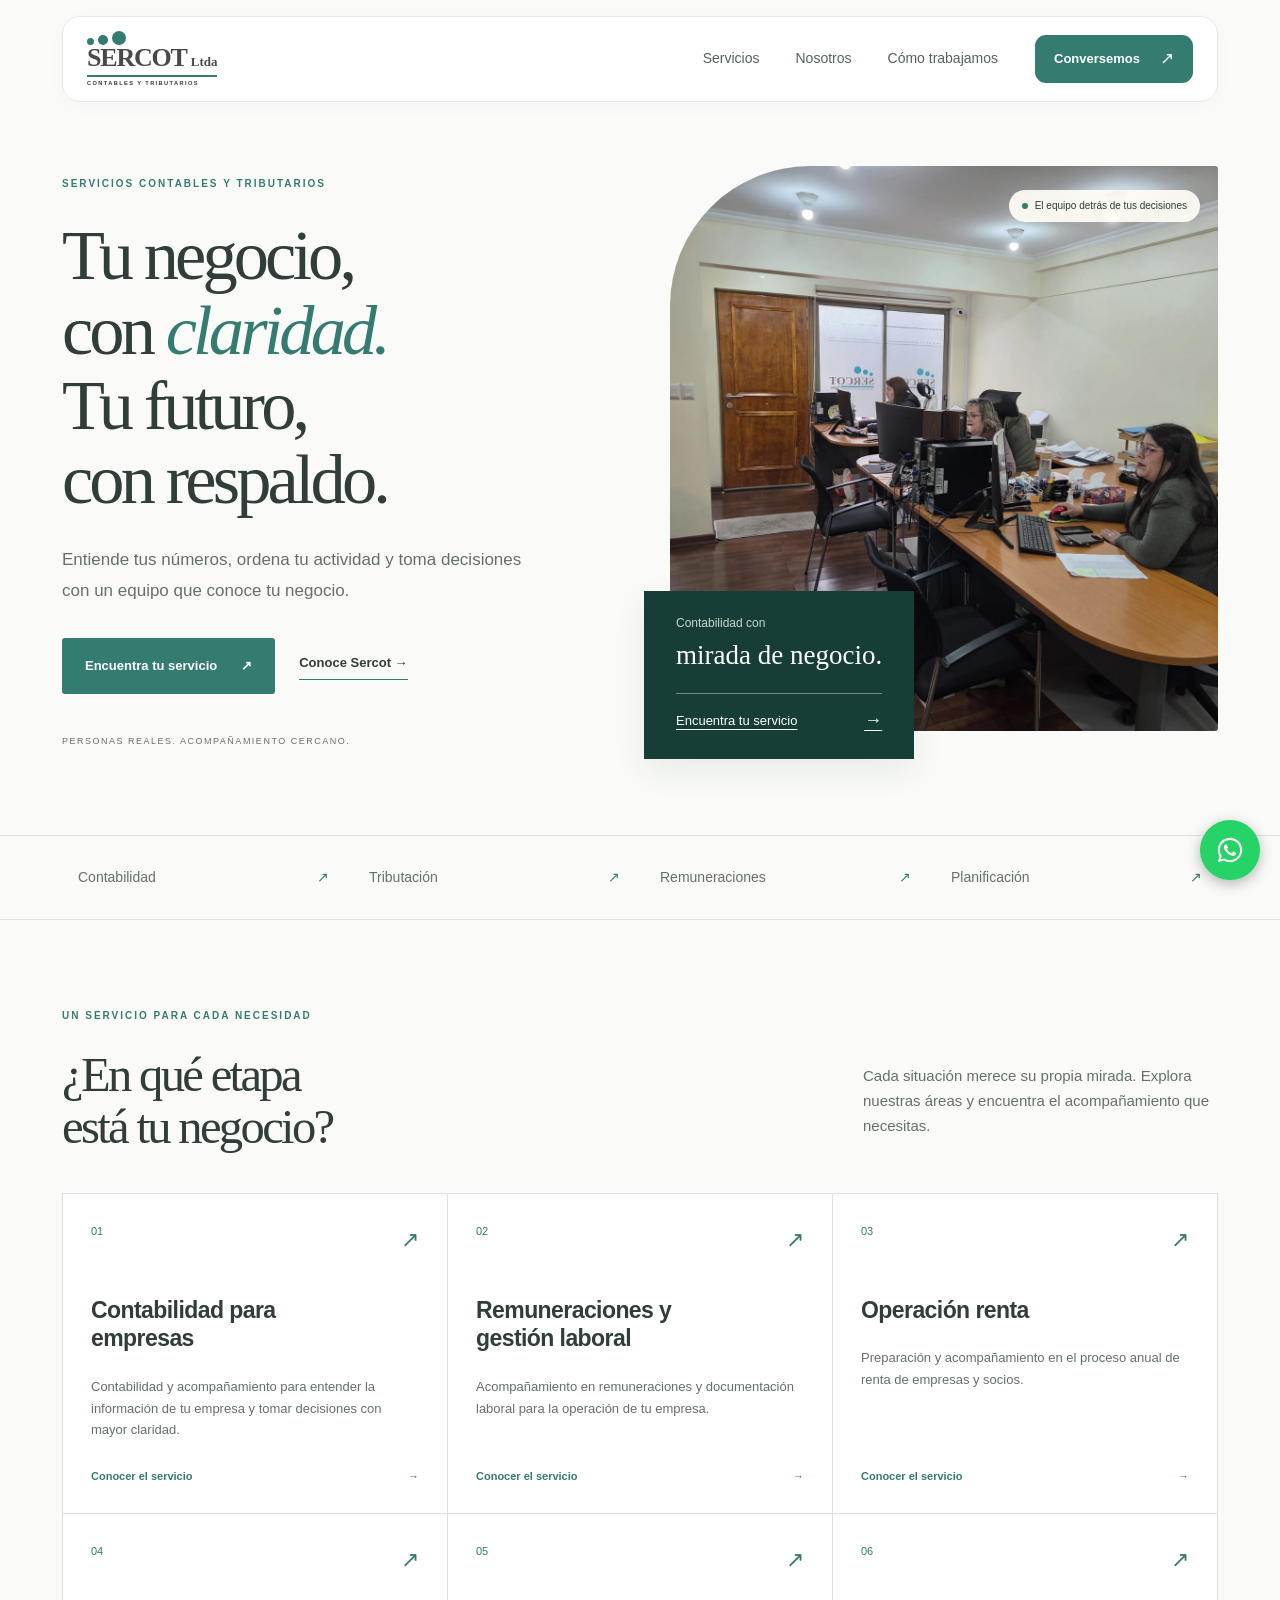
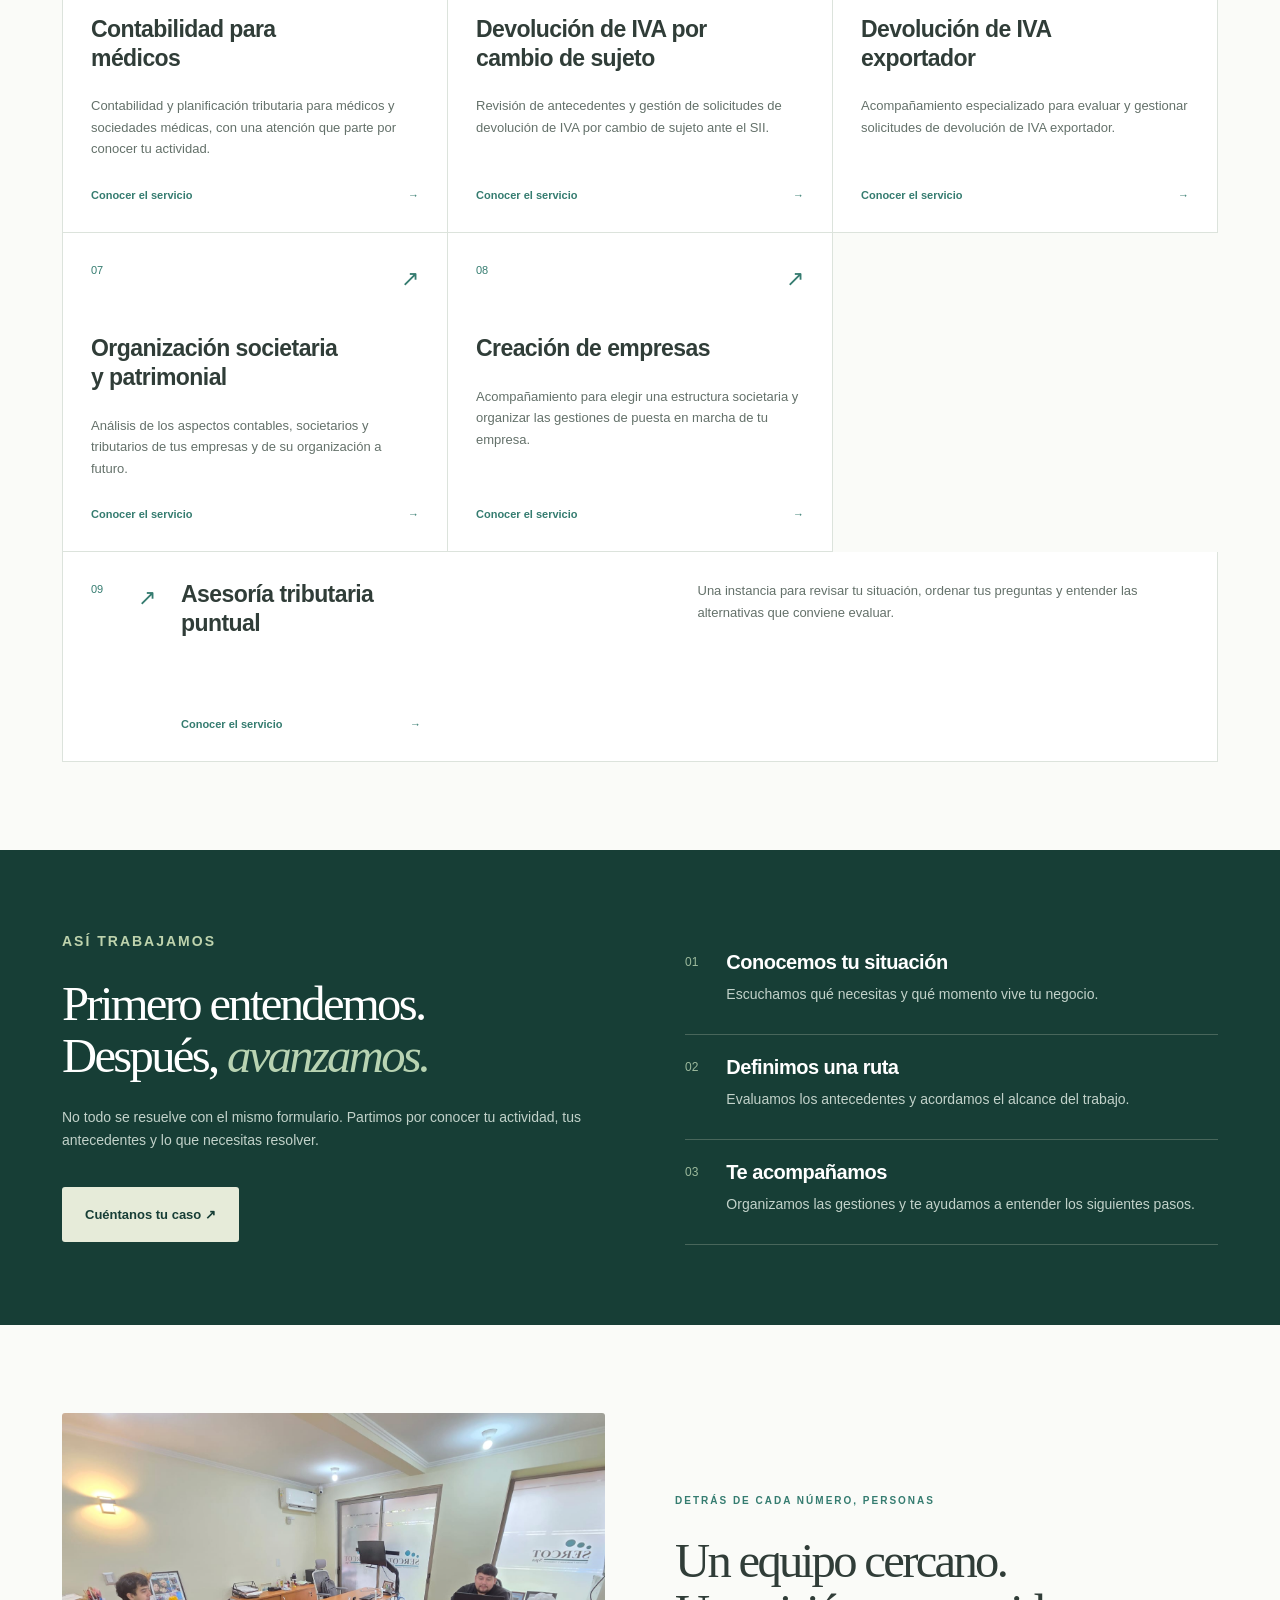
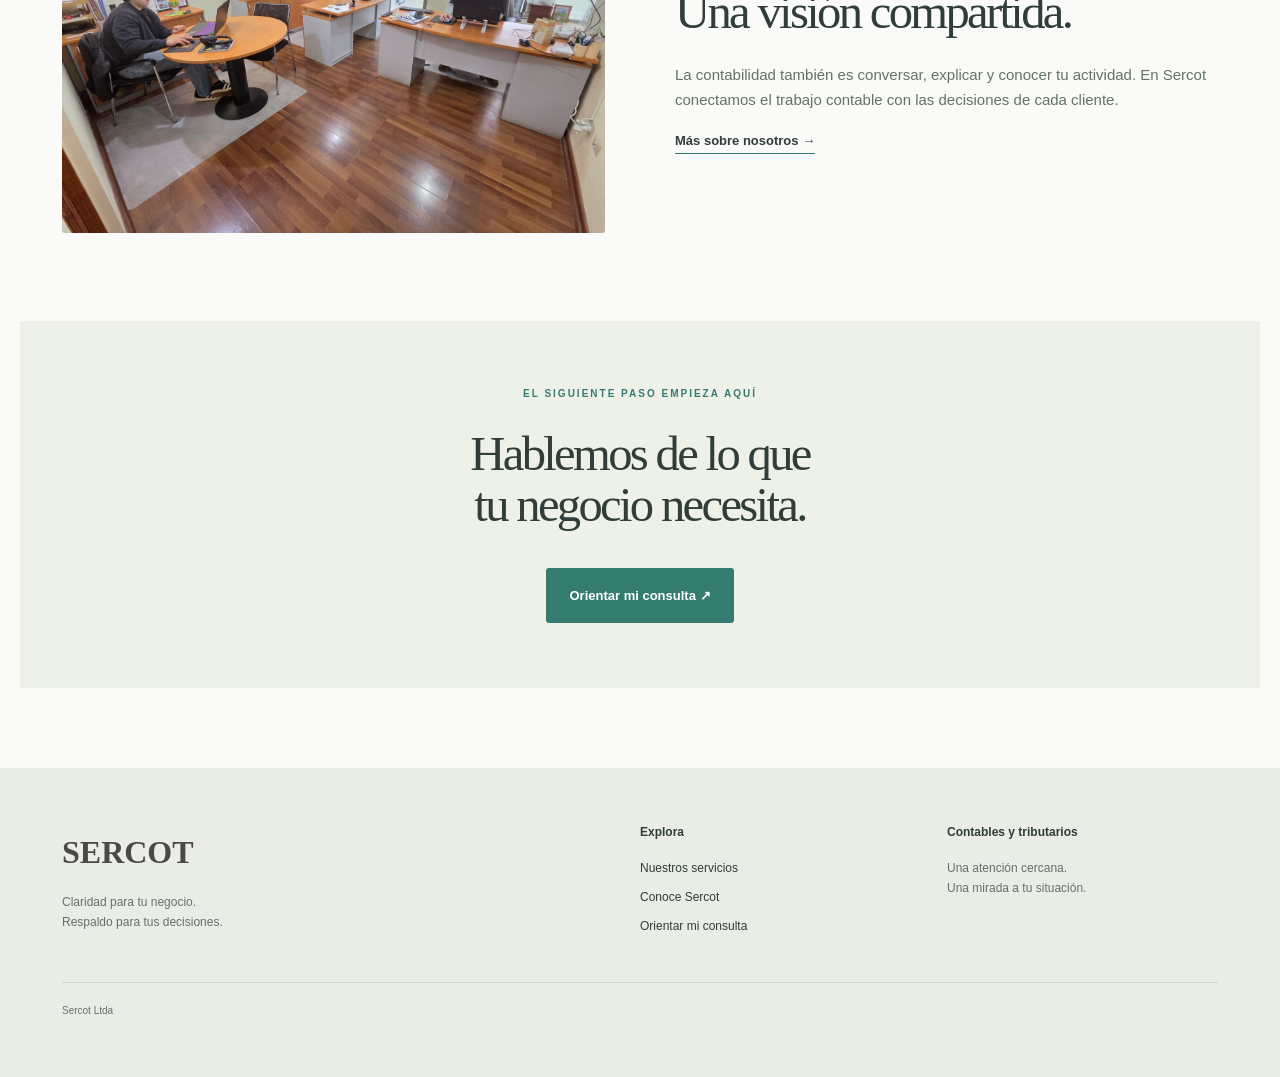
==== commit 16038b92: "Restaurar nombre Sercot Ltda Co-Authored-By: Claude Sonnet 5.5 <noreply@anthropic.com>" ====
--- a/web/index.html
+++ b/web/index.html
@@ -1,9 +1,9 @@
-<!doctype html><html lang="es-CL"><head><meta charset="utf-8"><meta name="viewport" content="width=device-width,initial-scale=1"><meta name="robots" content="index,follow"><link rel="canonical" href="https://sercot.cl/"><title>Servicios contables y tributarios | Sercot</title><meta name="description" content="Contabilidad, remuneraciones, renta, planificación societaria y devoluciones de IVA. Conoce los servicios de Sercot."><meta name="theme-color" content="#357c70"><link rel="stylesheet" href="assets/style.css?v=15"><script src="assets/app.js?v=13" defer></script></head><body>
+<!doctype html><html lang="es-CL"><head><meta charset="utf-8"><meta name="viewport" content="width=device-width,initial-scale=1"><meta name="robots" content="index,follow"><link rel="canonical" href="https://sercot.cl/"><title>Servicios contables y tributarios | Sercot</title><meta name="description" content="Contabilidad, remuneraciones, renta, planificación societaria y devoluciones de IVA. Conoce los servicios de Sercot."><meta name="theme-color" content="#357c70"><link rel="stylesheet" href="assets/style.css?v=16"><script src="assets/app.js?v=13" defer></script></head><body>
 <a class="skip" href="#contenido">Saltar al contenido</a>
-<header><a class="brand" href="index.html" aria-label="Sercot, inicio"><span class="brand-dots" aria-hidden="true"><i></i><i></i><i></i></span><strong>SERCOT<span>SPA</span></strong><small>CONTABLES Y TRIBUTARIOS</small></a><button class="menu-toggle" aria-expanded="false" aria-controls="navigation">Menú <span>☰</span></button><nav id="navigation" aria-label="Navegación principal"><a href="servicios/index.html">Servicios</a><a href="nosotros.html">Nosotros</a><a href="index.html#como-trabajamos">Cómo trabajamos</a><a class="button small" href="contacto.html">Conversemos <span aria-hidden="true">↗</span></a></nav></header>
+<header><a class="brand" href="index.html" aria-label="Sercot, inicio"><span class="brand-dots" aria-hidden="true"><i></i><i></i><i></i></span><strong>SERCOT<span>Ltda</span></strong><small>CONTABLES Y TRIBUTARIOS</small></a><button class="menu-toggle" aria-expanded="false" aria-controls="navigation">Menú <span>☰</span></button><nav id="navigation" aria-label="Navegación principal"><a href="servicios/index.html">Servicios</a><a href="nosotros.html">Nosotros</a><a href="index.html#como-trabajamos">Cómo trabajamos</a><a class="button small" href="contacto.html">Conversemos <span aria-hidden="true">↗</span></a></nav></header>
 <main id="contenido"><section class="hero wrap"><div class="hero-copy"><p class="eyebrow">SERVICIOS CONTABLES Y TRIBUTARIOS</p><h1>Tu negocio,<br>con <em>claridad.</em><br>Tu futuro,<br>con respaldo.</h1><p class="lead">Entiende tus números, ordena tu actividad y toma decisiones con un equipo que conoce tu negocio.</p><div class="actions"><a class="button" href="servicios/index.html">Encuentra tu servicio <span>↗</span></a><a class="text-link" href="nosotros.html">Conoce Sercot →</a></div><p class="hero-foot">PERSONAS REALES. ACOMPAÑAMIENTO CERCANO.</p></div><div class="hero-visual"><img src="assets/oficina.jpeg" alt="Espacio de trabajo del equipo de Sercot" width="1200" height="1600" fetchpriority="high"><div class="image-label"><span class="dot"></span> El equipo detrás de tus decisiones</div><div class="visual-note"><span>Contabilidad con</span><strong>mirada de negocio.</strong><a class="visual-note-link" href="servicios/index.html">Encuentra tu servicio <span aria-hidden="true">→</span></a></div></div></section>
 <nav class="value-strip" aria-label="Áreas de servicio"><a href="servicios/index.html#contabilidad">Contabilidad <span aria-hidden="true">↗</span></a><a href="servicios/index.html#tributacion">Tributación <span aria-hidden="true">↗</span></a><a href="servicios/index.html#remuneraciones">Remuneraciones <span aria-hidden="true">↗</span></a><a href="servicios/index.html#planificacion">Planificación <span aria-hidden="true">↗</span></a></nav>
 <section class="wrap section" id="servicios"><div class="section-head"><div><p class="eyebrow">UN SERVICIO PARA CADA NECESIDAD</p><h2>¿En qué etapa<br>está tu negocio?</h2></div><p>Cada situación merece su propia mirada. Explora nuestras áreas y encuentra el acompañamiento que necesitas.</p></div><div class="service-grid"><a class="service-card" href="servicios/contabilidad-empresas.html"><span class="card-num">01 <span>↗</span></span><h3>Contabilidad para empresas</h3><p>Contabilidad y acompañamiento para entender la información de tu empresa y tomar decisiones con mayor claridad.</p><span class="card-link">Conocer el servicio <span>→</span></span></a><a class="service-card" href="servicios/remuneraciones.html"><span class="card-num">02 <span>↗</span></span><h3>Remuneraciones y gestión laboral</h3><p>Acompañamiento en remuneraciones y documentación laboral para la operación de tu empresa.</p><span class="card-link">Conocer el servicio <span>→</span></span></a><a class="service-card" href="servicios/operacion-renta.html"><span class="card-num">03 <span>↗</span></span><h3>Operación renta</h3><p>Preparación y acompañamiento en el proceso anual de renta de empresas y socios.</p><span class="card-link">Conocer el servicio <span>→</span></span></a><a class="service-card" href="servicios/contabilidad-medicos.html"><span class="card-num">04 <span>↗</span></span><h3>Contabilidad para médicos</h3><p>Contabilidad y planificación tributaria para médicos y sociedades médicas, con una atención que parte por conocer tu actividad.</p><span class="card-link">Conocer el servicio <span>→</span></span></a><a class="service-card" href="servicios/devolucion-iva-cambio-sujeto.html"><span class="card-num">05 <span>↗</span></span><h3>Devolución de IVA por cambio de sujeto</h3><p>Revisión de antecedentes y gestión de solicitudes de devolución de IVA por cambio de sujeto ante el SII.</p><span class="card-link">Conocer el servicio <span>→</span></span></a><a class="service-card" href="servicios/devolucion-iva-exportador.html"><span class="card-num">06 <span>↗</span></span><h3>Devolución de IVA exportador</h3><p>Acompañamiento especializado para evaluar y gestionar solicitudes de devolución de IVA exportador.</p><span class="card-link">Conocer el servicio <span>→</span></span></a><a class="service-card" href="servicios/organizacion-societaria.html"><span class="card-num">07 <span>↗</span></span><h3>Organización societaria y patrimonial</h3><p>Análisis de los aspectos contables, societarios y tributarios de tus empresas y de su organización a futuro.</p><span class="card-link">Conocer el servicio <span>→</span></span></a><a class="service-card" href="servicios/creacion-empresas.html"><span class="card-num">08 <span>↗</span></span><h3>Creación de empresas</h3><p>Acompañamiento para elegir una estructura societaria y organizar las gestiones de puesta en marcha de tu empresa.</p><span class="card-link">Conocer el servicio <span>→</span></span></a><a class="service-card" href="servicios/asesoria-tributaria.html"><span class="card-num">09 <span>↗</span></span><h3>Asesoría tributaria puntual</h3><p>Una instancia para revisar tu situación, ordenar tus preguntas y entender las alternativas que conviene evaluar.</p><span class="card-link">Conocer el servicio <span>→</span></span></a></div></section>
 <section class="approach" id="como-trabajamos"><div class="wrap approach-grid"><div><p class="eyebrow">ASÍ TRABAJAMOS</p><h2>Primero entendemos.<br>Después, <em>avanzamos.</em></h2><p>No todo se resuelve con el mismo formulario. Partimos por conocer tu actividad, tus antecedentes y lo que necesitas resolver.</p><a class="button light" href="contacto.html">Cuéntanos tu caso ↗</a></div><ol class="steps"><li><span>01</span><div><h3>Conocemos tu situación</h3><p>Escuchamos qué necesitas y qué momento vive tu negocio.</p></div></li><li><span>02</span><div><h3>Definimos una ruta</h3><p>Evaluamos los antecedentes y acordamos el alcance del trabajo.</p></div></li><li><span>03</span><div><h3>Te acompañamos</h3><p>Organizamos las gestiones y te ayudamos a entender los siguientes pasos.</p></div></li></ol></div></section>
 <section class="wrap section about-teaser"><img src="assets/equipo.jpeg" alt="Oficina y equipo de Sercot trabajando" width="1200" height="900" loading="lazy"><div><p class="eyebrow">DETRÁS DE CADA NÚMERO, PERSONAS</p><h2>Un equipo cercano.<br>Una visión compartida.</h2><p>La contabilidad también es conversar, explicar y conocer tu actividad. En Sercot conectamos el trabajo contable con las decisiones de cada cliente.</p><a class="text-link" href="nosotros.html">Más sobre nosotros →</a></div></section>
-<section class="closing wrap"><p class="eyebrow">EL SIGUIENTE PASO EMPIEZA AQUÍ</p><h2>Hablemos de lo que<br>tu negocio necesita.</h2><a class="button" href="contacto.html">Orientar mi consulta ↗</a></section></main><footer><div><span class="footer-brand">SERCOT</span><p>Claridad para tu negocio.<br>Respaldo para tus decisiones.</p></div><div><h2>Explora</h2><a href="servicios/index.html">Nuestros servicios</a><a href="nosotros.html">Conoce Sercot</a><a href="contacto.html">Orientar mi consulta</a></div><div><h2>Contables y tributarios</h2><p>Una atención cercana.<br>Una mirada a tu situación.</p></div><div class="footer-bottom">Sercot SPA</div></footer><a class="whatsapp-float" href="https://wa.me/56973082614?text=Hola%2C%20quiero%20consultar%20con%20Sercot" target="_blank" rel="noopener" aria-label="Escríbenos por WhatsApp"><svg viewBox="0 0 32 32" width="30" height="30" aria-hidden="true" focusable="false"><path fill="currentColor" d="M16.04 3C8.86 3 3.03 8.82 3.03 16c0 2.29.6 4.53 1.74 6.5L3 29l6.68-1.75A13 13 0 0 0 16.04 29C23.22 29 29.05 23.18 29.05 16S23.22 3 16.04 3Zm0 23.8c-1.95 0-3.86-.53-5.53-1.52l-.4-.24-3.96 1.04 1.06-3.86-.26-.4A10.77 10.77 0 0 1 5.24 16c0-5.96 4.85-10.8 10.8-10.8 5.96 0 10.8 4.84 10.8 10.8 0 5.95-4.84 10.8-10.8 10.8Zm5.92-8.08c-.32-.16-1.92-.95-2.22-1.06-.3-.1-.51-.16-.73.16-.22.32-.84 1.06-1.03 1.28-.19.21-.38.24-.7.08-.32-.16-1.37-.5-2.6-1.6-.96-.86-1.6-1.91-1.8-2.23-.19-.32-.02-.5.14-.66.15-.14.32-.38.48-.57.16-.19.21-.32.32-.54.1-.21.05-.4-.03-.56-.08-.16-.73-1.76-1-2.4-.26-.63-.53-.54-.73-.55h-.62c-.21 0-.56.08-.85.4-.29.32-1.12 1.1-1.12 2.68s1.15 3.1 1.31 3.32c.16.21 2.27 3.46 5.5 4.85.77.33 1.37.53 1.84.68.77.24 1.47.21 2.03.13.62-.09 1.92-.78 2.19-1.54.27-.75.27-1.4.19-1.54-.08-.13-.29-.21-.61-.37Z"/></svg></a></body></html>+<section class="closing wrap"><p class="eyebrow">EL SIGUIENTE PASO EMPIEZA AQUÍ</p><h2>Hablemos de lo que<br>tu negocio necesita.</h2><a class="button" href="contacto.html">Orientar mi consulta ↗</a></section></main><footer><div><span class="footer-brand">SERCOT</span><p>Claridad para tu negocio.<br>Respaldo para tus decisiones.</p></div><div><h2>Explora</h2><a href="servicios/index.html">Nuestros servicios</a><a href="nosotros.html">Conoce Sercot</a><a href="contacto.html">Orientar mi consulta</a></div><div><h2>Contables y tributarios</h2><p>Una atención cercana.<br>Una mirada a tu situación.</p></div><div class="footer-bottom">Sercot Ltda</div></footer><a class="whatsapp-float" href="https://wa.me/56973082614?text=Hola%2C%20quiero%20consultar%20con%20Sercot" target="_blank" rel="noopener" aria-label="Escríbenos por WhatsApp"><svg viewBox="0 0 32 32" width="30" height="30" aria-hidden="true" focusable="false"><path fill="currentColor" d="M16.04 3C8.86 3 3.03 8.82 3.03 16c0 2.29.6 4.53 1.74 6.5L3 29l6.68-1.75A13 13 0 0 0 16.04 29C23.22 29 29.05 23.18 29.05 16S23.22 3 16.04 3Zm0 23.8c-1.95 0-3.86-.53-5.53-1.52l-.4-.24-3.96 1.04 1.06-3.86-.26-.4A10.77 10.77 0 0 1 5.24 16c0-5.96 4.85-10.8 10.8-10.8 5.96 0 10.8 4.84 10.8 10.8 0 5.95-4.84 10.8-10.8 10.8Zm5.92-8.08c-.32-.16-1.92-.95-2.22-1.06-.3-.1-.51-.16-.73.16-.22.32-.84 1.06-1.03 1.28-.19.21-.38.24-.7.08-.32-.16-1.37-.5-2.6-1.6-.96-.86-1.6-1.91-1.8-2.23-.19-.32-.02-.5.14-.66.15-.14.32-.38.48-.57.16-.19.21-.32.32-.54.1-.21.05-.4-.03-.56-.08-.16-.73-1.76-1-2.4-.26-.63-.53-.54-.73-.55h-.62c-.21 0-.56.08-.85.4-.29.32-1.12 1.1-1.12 2.68s1.15 3.1 1.31 3.32c.16.21 2.27 3.46 5.5 4.85.77.33 1.37.53 1.84.68.77.24 1.47.21 2.03.13.62-.09 1.92-.78 2.19-1.54.27-.75.27-1.4.19-1.54-.08-.13-.29-.21-.61-.37Z"/></svg></a></body></html>
